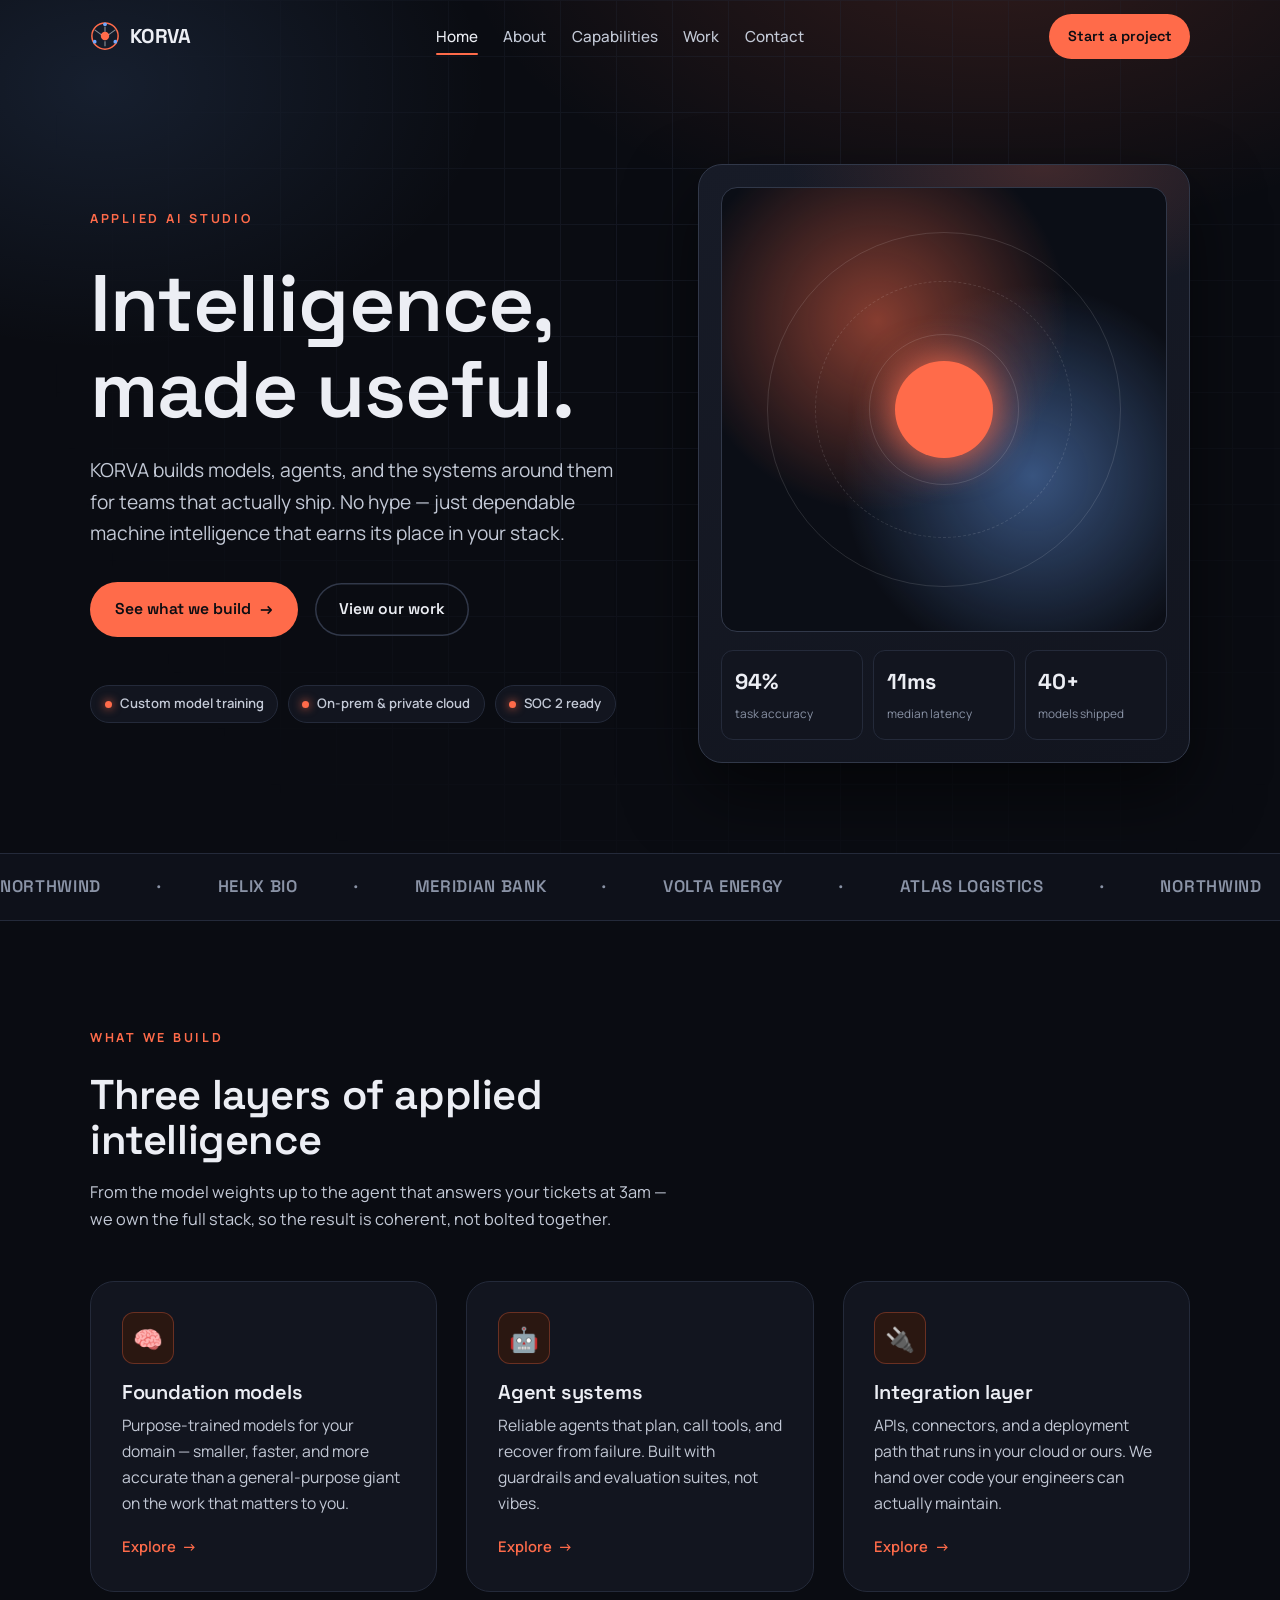
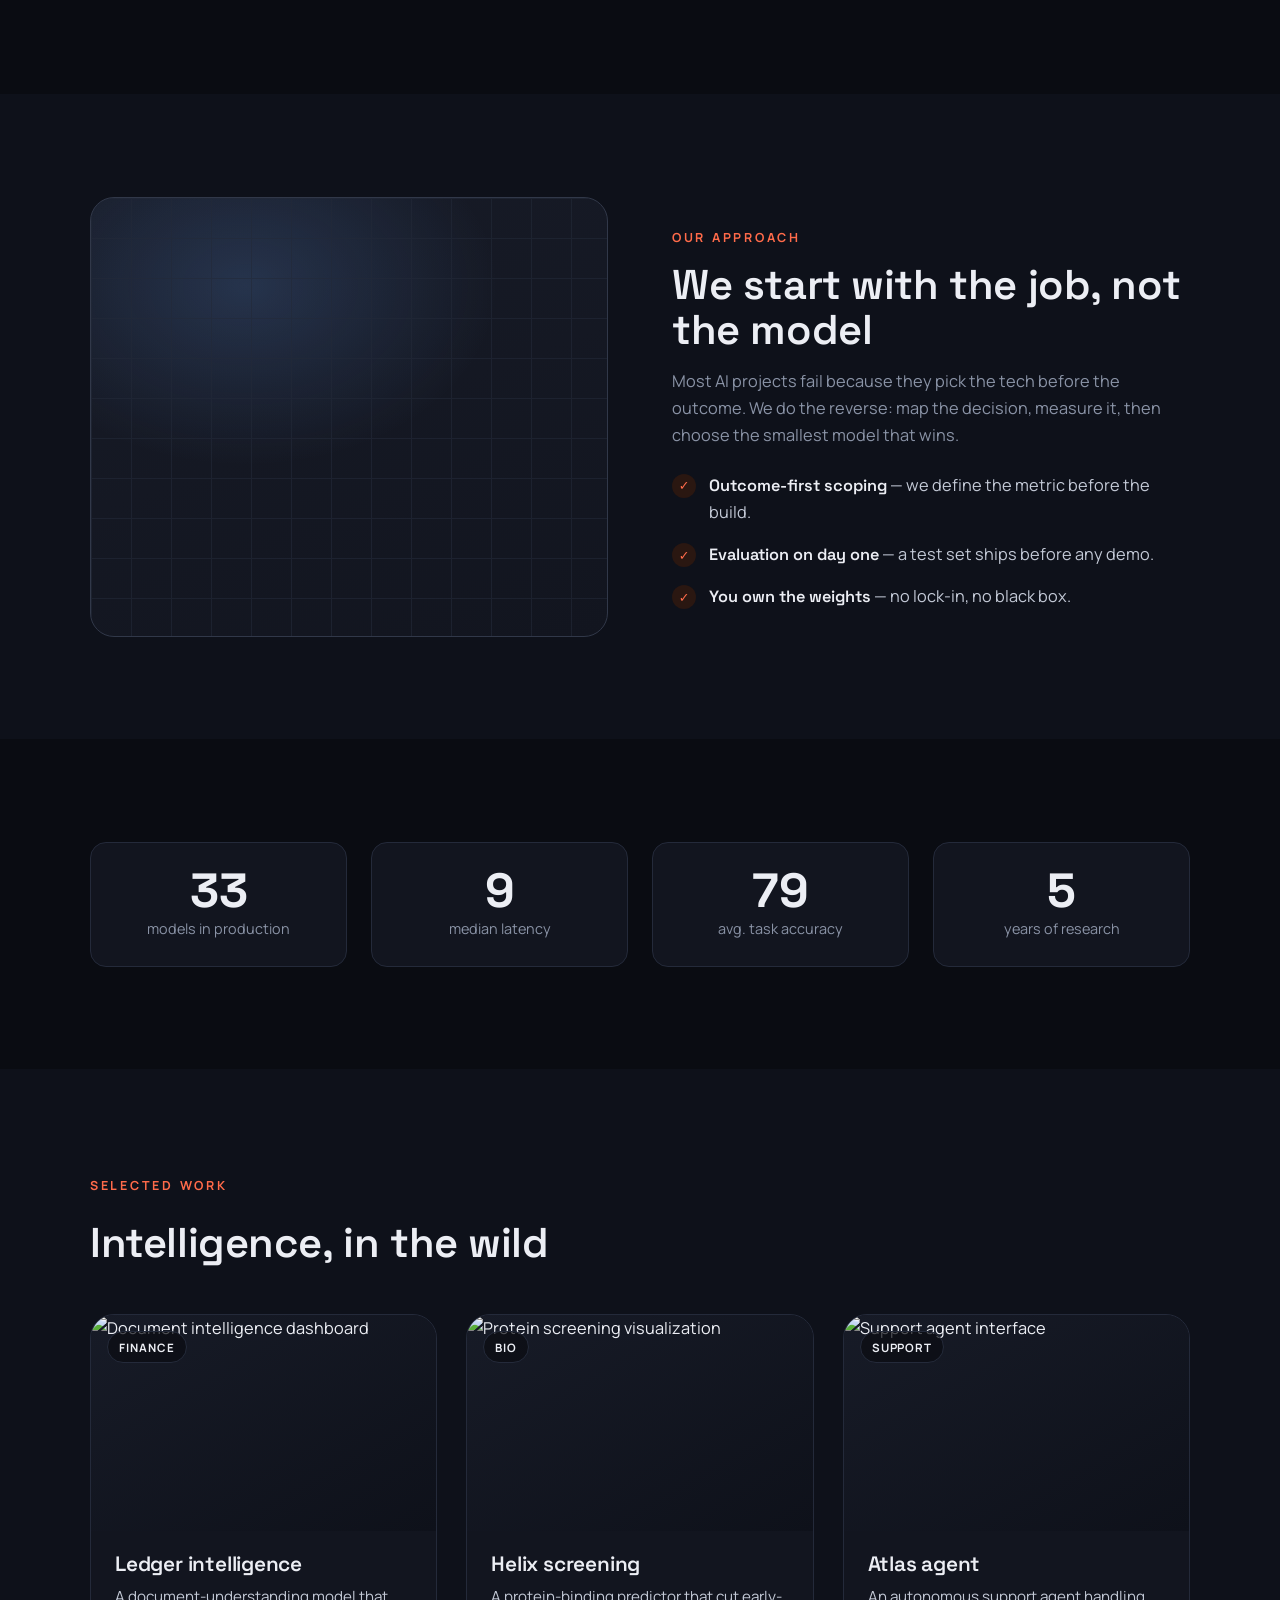
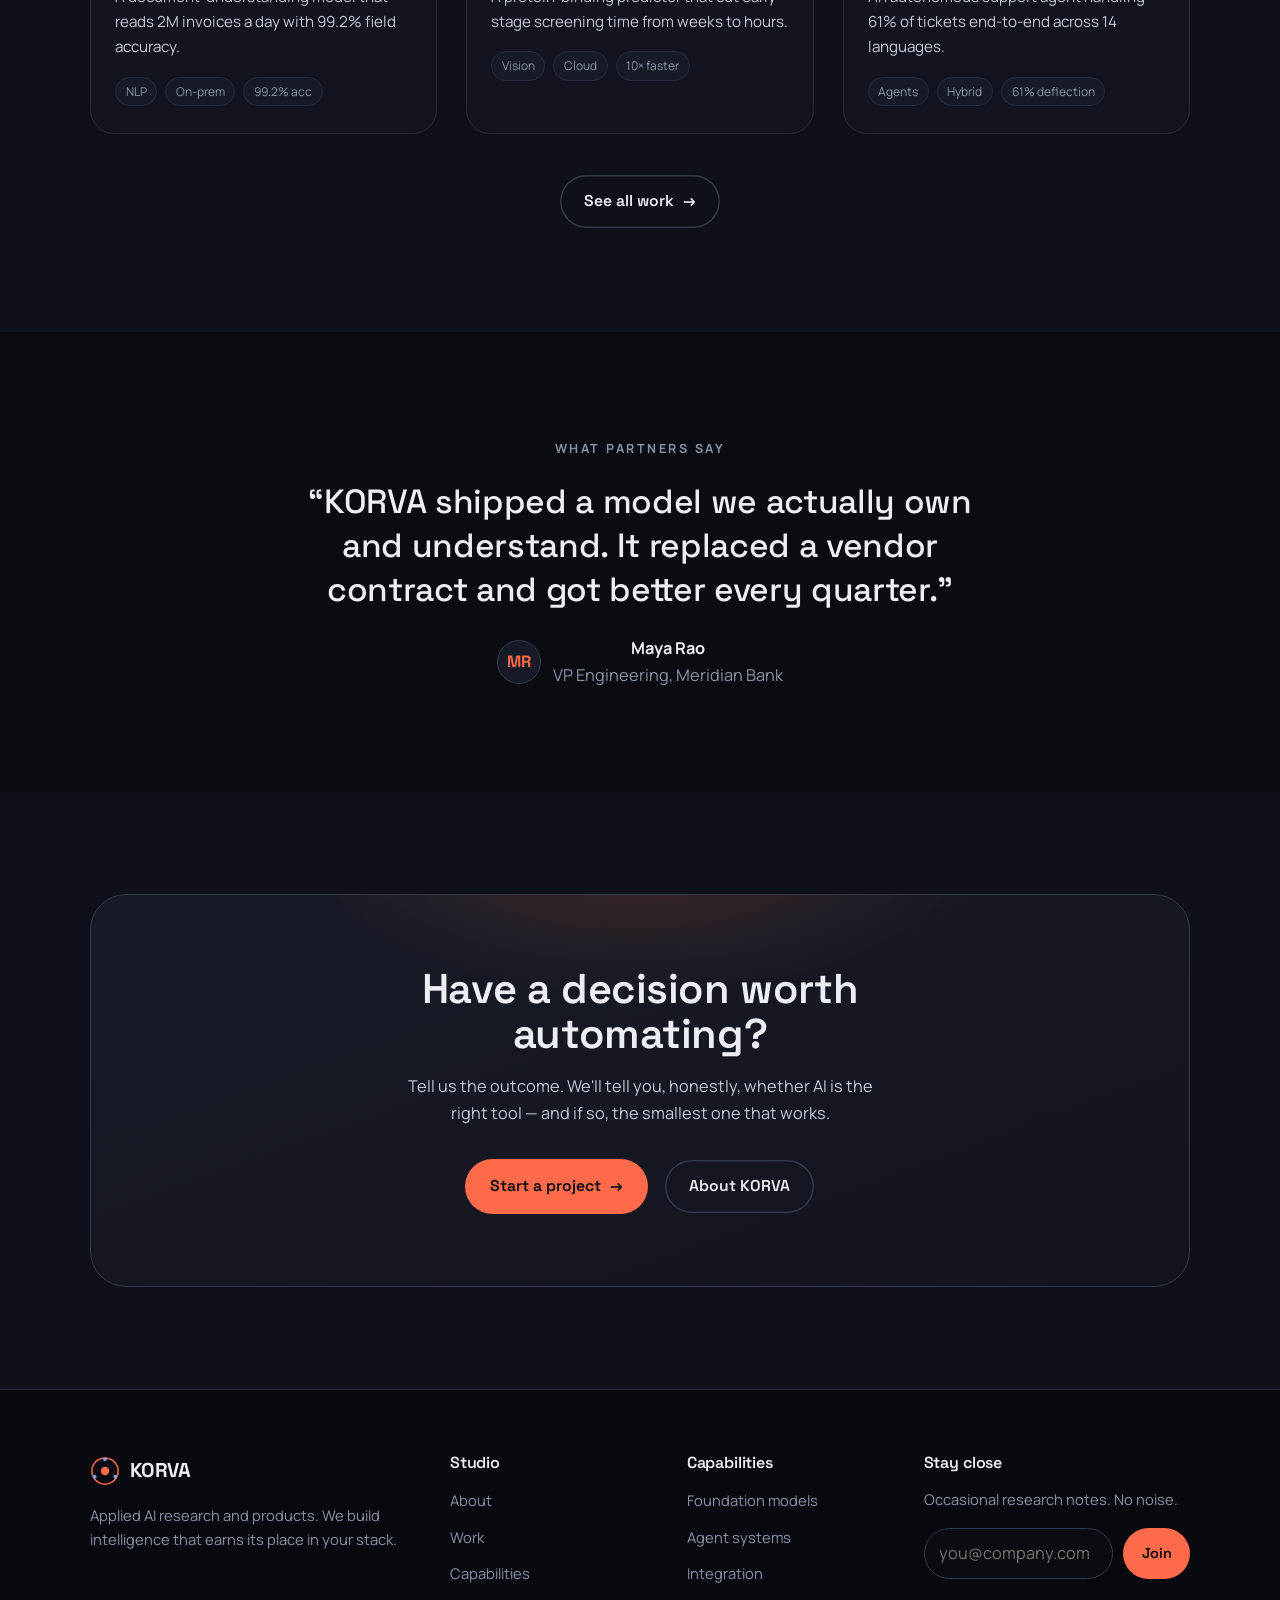
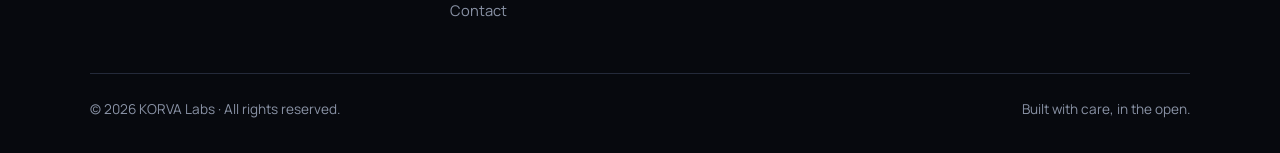
==== index.html @ 46dc5cfe "Initial redesign: Ai Studio Version: v1.0.0 Folder: ai-studio-html-template" ====
<!DOCTYPE html>
<html lang="en">
<head>
  <meta charset="UTF-8" />
  <meta name="viewport" content="width=device-width, initial-scale=1.0" />
  <title>KORVA — Intelligence, made useful</title>
  <meta name="description" content="KORVA is an AI research and product studio building applied intelligence for teams that ship. Models, agents, and the systems to run them." />
  <link rel="preconnect" href="https://fonts.googleapis.com" />
  <link rel="preconnect" href="https://fonts.gstatic.com" crossorigin />
  <link href="https://fonts.googleapis.com/css2?family=Space+Grotesk:wght@400;500;600;700&family=Manrope:wght@400;500;600;700&display=swap" rel="stylesheet" />
  <link rel="stylesheet" href="assets/css/base.css" />
</head>
<body>
  <header class="nav light">
    <div class="container inner">
      <a href="index.html" class="brand">
        <svg class="mark" viewBox="0 0 32 32" aria-hidden="true">
          <circle cx="16" cy="16" r="14" fill="none" stroke="#FF6B4A" stroke-width="1.6"/>
          <circle cx="16" cy="16" r="4.5" fill="#FF6B4A"/>
          <circle cx="16" cy="3.5" r="2" fill="#6FA8FF"/>
          <circle cx="27" cy="22" r="2" fill="#6FA8FF"/>
          <circle cx="5" cy="22" r="2" fill="#6FA8FF"/>
          <path d="M16 11.5V6 M16 21.5v5.5 M12 14.5l-7-5 M20 14.5l7-5" stroke="#fff" stroke-width="1.2" opacity=".5"/>
        </svg>
        KORVA
      </a>
      <nav class="navlinks" id="menu">
        <a href="index.html" class="navlink active">Home</a>
        <a href="about.html" class="navlink">About</a>
        <a href="service.html" class="navlink">Capabilities</a>
        <a href="project.html" class="navlink">Work</a>
        <a href="contact.html" class="navlink">Contact</a>
      </nav>
      <div class="nav-cta">
        <a href="contact.html" class="btn sm">Start a project</a>
        <button class="burger" aria-label="Menu" aria-expanded="false"><span></span><span></span><span></span></button>
      </div>
    </div>
  </header>

  <section class="hero">
    <div class="container split" style="align-items:center">
      <div>
        <span class="kicker reveal">Applied AI studio</span>
        <h1 class="display reveal d1">Intelligence,<br/>made useful.</h1>
        <p class="lead reveal d2">KORVA builds models, agents, and the systems around them for teams that actually ship. No hype — just dependable machine intelligence that earns its place in your stack.</p>
        <div class="actions reveal d3">
          <a href="service.html" class="btn">See what we build <span class="arrow">→</span></a>
          <a href="project.html" class="btn ghost">View our work</a>
        </div>
        <div class="badges reveal d4">
          <span class="chip dot">Custom model training</span>
          <span class="chip dot">On-prem &amp; private cloud</span>
          <span class="chip dot">SOC 2 ready</span>
        </div>
      </div>
      <div class="reveal d2">
        <div class="hero-panel">
          <div class="scan"></div>
          <div class="orb">
            <div class="ring r1"></div>
            <div class="ring r2"></div>
            <div class="ring r3"></div>
            <div class="core"></div>
          </div>
          <div class="panel-row">
            <div class="stat"><b>94%</b><span>task accuracy</span></div>
            <div class="stat"><b>11ms</b><span>median latency</span></div>
            <div class="stat"><b>40+</b><span>models shipped</span></div>
          </div>
        </div>
      </div>
    </div>
  </section>

  <div class="marquee">
    <div class="track">
      <span class="item">NORTHWIND</span><span class="item">·</span><span class="item">HELIX BIO</span><span class="item">·</span>
      <span class="item">MERIDIAN BANK</span><span class="item">·</span><span class="item">VOLTA ENERGY</span><span class="item">·</span>
      <span class="item">ATLAS LOGISTICS</span><span class="item">·</span>
      <span class="item">NORTHWIND</span><span class="item">·</span><span class="item">HELIX BIO</span><span class="item">·</span>
      <span class="item">MERIDIAN BANK</span><span class="item">·</span><span class="item">VOLTA ENERGY</span><span class="item">·</span>
      <span class="item">ATLAS LOGISTICS</span><span class="item">·</span>
    </div>
  </div>

  <section class="section">
    <div class="container">
      <div class="shead reveal">
        <span class="kicker">What we build</span>
        <h2>Three layers of applied intelligence</h2>
        <p>From the model weights up to the agent that answers your tickets at 3am — we own the full stack, so the result is coherent, not bolted together.</p>
      </div>
      <div class="grid cols-3">
        <article class="card reveal">
          <div class="ic">🧠</div>
          <h3>Foundation models</h3>
          <p>Purpose-trained models for your domain — smaller, faster, and more accurate than a general-purpose giant on the work that matters to you.</p>
          <a href="service.html" class="more">Explore <span class="arrow">→</span></a>
        </article>
        <article class="card reveal d1">
          <div class="ic">🤖</div>
          <h3>Agent systems</h3>
          <p>Reliable agents that plan, call tools, and recover from failure. Built with guardrails and evaluation suites, not vibes.</p>
          <a href="service.html" class="more">Explore <span class="arrow">→</span></a>
        </article>
        <article class="card reveal d2">
          <div class="ic">🔌</div>
          <h3>Integration layer</h3>
          <p>APIs, connectors, and a deployment path that runs in your cloud or ours. We hand over code your engineers can actually maintain.</p>
          <a href="service.html" class="more">Explore <span class="arrow">→</span></a>
        </article>
      </div>
    </div>
  </section>

  <section class="section alt">
    <div class="container">
      <div class="feature">
        <div class="visual reveal"><div class="grid-fill"></div></div>
        <div class="reveal d1">
          <span class="kicker">Our approach</span>
          <h2>We start with the job, not the model</h2>
          <p class="muted" style="margin-top:1rem">Most AI projects fail because they pick the tech before the outcome. We do the reverse: map the decision, measure it, then choose the smallest model that wins.</p>
          <ul class="flist">
            <li><span class="tick">✓</span><div><span class="flabel">Outcome-first scoping</span> — we define the metric before the build.</div></li>
            <li><span class="tick">✓</span><div><span class="flabel">Evaluation on day one</span> — a test set ships before any demo.</div></li>
            <li><span class="tick">✓</span><div><span class="flabel">You own the weights</span> — no lock-in, no black box.</div></li>
          </ul>
        </div>
      </div>
    </div>
  </section>

  <section class="section">
    <div class="container">
      <div class="stats reveal">
        <div class="stat-big"><b data-count="40">0</b><span>models in production</span></div>
        <div class="stat-big"><b data-count="11" data-suffix="ms">0</b><span>median latency</span></div>
        <div class="stat-big"><b data-count="94" data-suffix="%">0</b><span>avg. task accuracy</span></div>
        <div class="stat-big"><b data-count="6">0</b><span>years of research</span></div>
      </div>
    </div>
  </section>

  <section class="section alt">
    <div class="container">
      <div class="shead reveal">
        <span class="kicker">Selected work</span>
        <h2>Intelligence, in the wild</h2>
      </div>
      <div class="grid cols-3">
        <article class="project-card reveal">
          <div class="thumb"><span class="tag">Finance</span><img src="https://picsum.photos/seed/korva-fin/700/440" alt="Document intelligence dashboard" loading="lazy"/></div>
          <div class="body"><h3>Ledger intelligence</h3><p>A document-understanding model that reads 2M invoices a day with 99.2% field accuracy.</p>
            <div class="meta"><span>NLP</span><span>On-prem</span><span>99.2% acc</span></div></div>
        </article>
        <article class="project-card reveal d1">
          <div class="thumb"><span class="tag">Bio</span><img src="https://picsum.photos/seed/korva-bio/700/440" alt="Protein screening visualization" loading="lazy"/></div>
          <div class="body"><h3>Helix screening</h3><p>A protein-binding predictor that cut early-stage screening time from weeks to hours.</p>
            <div class="meta"><span>Vision</span><span>Cloud</span><span>10× faster</span></div></div>
        </article>
        <article class="project-card reveal d2">
          <div class="thumb"><span class="tag">Support</span><img src="https://picsum.photos/seed/korva-sup/700/440" alt="Support agent interface" loading="lazy"/></div>
          <div class="body"><h3>Atlas agent</h3><p>An autonomous support agent handling 61% of tickets end-to-end across 14 languages.</p>
            <div class="meta"><span>Agents</span><span>Hybrid</span><span>61% deflection</span></div></div>
        </article>
      </div>
      <div class="center reveal" style="margin-top:2.5rem"><a href="project.html" class="btn ghost">See all work <span class="arrow">→</span></a></div>
    </div>
  </section>

  <section class="section">
    <div class="container">
      <div class="quote reveal">
        <span class="eyebrow">What partners say</span>
        <blockquote style="margin-top:1.2rem">“KORVA shipped a model we actually own and understand. It replaced a vendor contract and got better every quarter.”</blockquote>
        <div class="by"><span class="av">MR</span><div><b>Maya Rao</b><span class="muted">VP Engineering, Meridian Bank</span></div></div>
      </div>
    </div>
  </section>

  <section class="section alt">
    <div class="container"><div class="cta reveal">
      <h2>Have a decision worth automating?</h2>
      <p>Tell us the outcome. We'll tell you, honestly, whether AI is the right tool — and if so, the smallest one that works.</p>
      <div class="actions"><a href="contact.html" class="btn">Start a project <span class="arrow">→</span></a><a href="about.html" class="btn ghost">About KORVA</a></div>
    </div></div>
  </section>

  <footer class="footer">
    <div class="container">
      <div class="top">
        <div>
          <a href="index.html" class="brand">
            <svg class="mark" viewBox="0 0 32 32" aria-hidden="true"><circle cx="16" cy="16" r="14" fill="none" stroke="#FF6B4A" stroke-width="1.6"/><circle cx="16" cy="16" r="4.5" fill="#FF6B4A"/><circle cx="16" cy="3.5" r="2" fill="#6FA8FF"/><circle cx="27" cy="22" r="2" fill="#6FA8FF"/><circle cx="5" cy="22" r="2" fill="#6FA8FF"/></svg>
            KORVA
          </a>
          <p>Applied AI research and products. We build intelligence that earns its place in your stack.</p>
        </div>
        <div><h4>Studio</h4><ul><li><a href="about.html">About</a></li><li><a href="project.html">Work</a></li><li><a href="service.html">Capabilities</a></li><li><a href="contact.html">Contact</a></li></ul></div>
        <div><h4>Capabilities</h4><ul><li><a href="service.html">Foundation models</a></li><li><a href="service.html">Agent systems</a></li><li><a href="service.html">Integration</a></li></ul></div>
        <div><h4>Stay close</h4><p>Occasional research notes. No noise.</p>
          <form class="news" onsubmit="return false"><input type="email" placeholder="you@company.com" aria-label="Email" required /><button class="btn sm" type="submit">Join</button></form>
        </div>
      </div>
      <div class="bottom"><span>© <span data-year>2026</span> KORVA Labs · All rights reserved.</span><span>Built with care, in the open.</span></div>
    </div>
  </footer>
  <script src="assets/js/main.js"></script>
</body>
</html>
---- assets/css/base.css ----
/* =============================================================
   KORVA — Artificial Intelligence Studio
   Design System / Base Stylesheet
   Dark "research lab" aesthetic · coral signal accent
   Pure CSS · no frameworks · tokens drive everything
   ============================================================= */

/* ---------- Design Tokens ---------- */
:root {
  /* Brand palette — dark lab */
  --bg:           #0A0C12;   /* near-black, faint blue */
  --bg-alt:       #0E111A;   /* panel wash */
  --surface:      #12151F;   /* cards */
  --surface-2:    #171B27;   /* raised cards */
  --ink:          #ECEEF4;   /* near-white text */
  --ink-soft:     #C3C9D6;
  --muted:        #8A93A6;
  --line:         #242A3A;
  --line-strong:  #313849;

  --primary:      #FF6B4A;   /* coral signal */
  --primary-600:  #FF5331;
  --primary-700:  #E23E20;
  --primary-tint: #2A1711;   /* dark coral tint */
  --secondary:    #6FA8FF;   /* cool accent, used sparingly */

  /* Neutral ramp (cool slate) */
  --n-50:  #F4F6FA;
  --n-100: #E6EAF2;
  --n-200: #CFD6E4;
  --n-300: #A7B1C6;
  --n-400: #8A93A6;
  --n-500: #6B7589;
  --n-600: #525C70;
  --n-700: #3A4154;
  --n-800: #262C3C;
  --n-900: #161A26;

  /* Typography */
  --font-display: "Space Grotesk", "Segoe UI", system-ui, sans-serif;
  --font-body:    "Manrope", system-ui, -apple-system, sans-serif;

  /* Type scale */
  --fs-display: clamp(2.7rem, 6.4vw, 5rem);
  --fs-h1:      clamp(2.1rem, 4.6vw, 3.3rem);
  --fs-h2:      clamp(1.8rem, 3.3vw, 2.6rem);
  --fs-h3:      clamp(1.3rem, 2.2vw, 1.7rem);
  --fs-h4:      1.15rem;
  --fs-lead:    clamp(1.05rem, 1.5vw, 1.28rem);
  --fs-body:    1.02rem;
  --fs-small:   0.9rem;
  --fs-cap:     0.78rem;

  /* Radius */
  --r-xs: 8px;
  --r-sm: 12px;
  --r:    16px;
  --r-lg: 24px;
  --r-xl: 36px;
  --r-pill: 999px;

  /* Spacing */
  --sp-1: 0.5rem;
  --sp-2: 0.75rem;
  --sp-3: 1rem;
  --sp-4: 1.5rem;
  --sp-5: 2.5rem;
  --sp-6: 4rem;
  --sp-7: 6rem;

  /* Shadow */
  --shadow-sm: 0 2px 8px rgba(0,0,0,.35);
  --shadow:    0 14px 40px rgba(0,0,0,.45);
  --shadow-lg: 0 30px 70px rgba(0,0,0,.55);
  --glow:      0 0 0 1px rgba(255,107,74,.25), 0 18px 50px rgba(255,107,74,.18);

  /* Motion */
  --ease: cubic-bezier(.22,.61,.36,1);
  --ease-out: cubic-bezier(.16,1,.3,1);
  --dur: 0.6s;

  --container: 1180px;
  --nav-h: 74px;
}

/* ---------- Reset ---------- */
*, *::before, *::after { box-sizing: border-box; }
* { margin: 0; }
html { scroll-behavior: smooth; -webkit-text-size-adjust: 100%; }
body {
  font-family: var(--font-body);
  font-size: var(--fs-body);
  line-height: 1.65;
  color: var(--ink);
  background: var(--bg);
  -webkit-font-smoothing: antialiased;
  text-rendering: optimizeLegibility;
  overflow-x: hidden;
}
img, svg, video { display: block; max-width: 100%; }
a { color: inherit; text-decoration: none; }
button { font: inherit; cursor: pointer; }
ul { list-style: none; padding: 0; }
input, textarea, select { font: inherit; color: inherit; }
h1,h2,h3,h4 { font-family: var(--font-display); font-weight: 600; line-height: 1.08; letter-spacing: -0.01em; }
:focus-visible { outline: 2px solid var(--primary); outline-offset: 3px; border-radius: 4px; }

/* ---------- Layout ---------- */
.container { width: 100%; max-width: var(--container); margin-inline: auto; padding-inline: clamp(1.1rem, 4vw, 2.5rem); }
.section { padding-block: clamp(3.5rem, 8vw, 6.5rem); }
.section.alt { background: var(--bg-alt); }
.split { display: grid; grid-template-columns: 1.05fr .95fr; gap: clamp(2rem, 5vw, 4rem); align-items: center; }
.split.rev > :first-child { order: 2; }
.center { text-align: center; }
.grid { display: grid; gap: clamp(1.2rem, 2.6vw, 1.8rem); }
.cols-3 { grid-template-columns: repeat(3, 1fr); }
.cols-2 { grid-template-columns: repeat(2, 1fr); }

/* ---------- Typography helpers ---------- */
.display { font-size: var(--fs-display); }
h1 { font-size: var(--fs-h1); }
h2 { font-size: var(--fs-h2); }
h3 { font-size: var(--fs-h3); }
.lead { font-size: var(--fs-lead); color: var(--ink-soft); }
.muted { color: var(--muted); }
.kicker {
  display: inline-block; font-family: var(--font-body);
  font-size: var(--fs-cap); font-weight: 700; letter-spacing: .22em;
  text-transform: uppercase; color: var(--primary);
  margin-bottom: .9rem;
}
.kicker.muted { color: var(--muted); }
.prose p { color: var(--ink-soft); margin-block: 1rem; }
.eyebrow {
  font-size: var(--fs-cap); letter-spacing: .2em; text-transform: uppercase;
  color: var(--muted); font-weight: 700;
}

/* ---------- Buttons ---------- */
.btn {
  --fg-btn: #0A0C12;
  display: inline-flex; align-items: center; gap: .55rem;
  font-family: var(--font-display); font-weight: 600; font-size: .98rem;
  padding: .85rem 1.5rem; border-radius: var(--r-pill);
  border: 1px solid transparent; background: var(--primary); color: #0A0C12;
  transition: transform .25s var(--ease), box-shadow .25s var(--ease), background .25s;
  will-change: transform;
}
.btn:hover { transform: translateY(-2px); box-shadow: var(--glow); background: var(--primary-600); }
.btn.ghost {
  background: transparent; color: var(--ink);
  box-shadow: inset 0 0 0 1.5px var(--line-strong);
}
.btn.ghost:hover { background: var(--surface-2); box-shadow: inset 0 0 0 1.5px var(--primary); }
.btn.light { background: var(--ink); color: #0A0C12; }
.btn.light:hover { background: #fff; }
.btn.sm { padding: .6rem 1.1rem; font-size: .9rem; }
.btn.block { width: 100%; justify-content: center; }
.btn .arrow { transition: transform .25s var(--ease); }
.btn:hover .arrow { transform: translateX(4px); }

/* ---------- Nav ---------- */
.nav {
  position: fixed; inset: 0 0 auto 0; z-index: 50; height: var(--nav-h);
  display: flex; align-items: center;
  background: rgba(14,17,26,.72); backdrop-filter: blur(14px);
  border-bottom: 1px solid var(--line);
  transition: background .3s var(--ease), border-color .3s, box-shadow .3s;
}
.nav.light {
  background: transparent; border-color: transparent; backdrop-filter: none;
}
.nav.scrolled {
  background: rgba(10,12,18,.92); border-bottom-color: var(--line);
  box-shadow: var(--shadow-sm);
}
.nav .inner { display: flex; align-items: center; justify-content: space-between; gap: 1rem; width: 100%; }
.brand {
  display: inline-flex; align-items: center; gap: .6rem;
  font-family: var(--font-display); font-weight: 700; font-size: 1.25rem;
  letter-spacing: -.02em; color: var(--ink);
}
.brand .mark { width: 30px; height: 30px; }
.navlinks { display: flex; gap: clamp(1rem, 2vw, 1.9rem); align-items: center; }
.navlink {
  font-size: .95rem; font-weight: 500; color: var(--ink-soft);
  position: relative; padding-block: .4rem; transition: color .2s;
}
.navlink:hover { color: var(--ink); }
.navlink.active { color: var(--ink); }
.navlink.active::after {
  content: ""; position: absolute; left: 0; right: 0; bottom: 0;
  height: 2px; background: var(--primary); border-radius: 2px;
}
.nav-cta { display: flex; align-items: center; gap: 1rem; }
.burger {
  display: none; flex-direction: column; gap: 5px; width: 42px; height: 42px;
  align-items: center; justify-content: center; border-radius: 10px;
  background: var(--surface-2); border: 1px solid var(--line);
}
.burger span { width: 20px; height: 2px; background: var(--ink); border-radius: 2px; transition: .3s var(--ease); }
.burger[aria-expanded="true"] span:nth-child(1) { transform: translateY(7px) rotate(45deg); }
.burger[aria-expanded="true"] span:nth-child(2) { opacity: 0; }
.burger[aria-expanded="true"] span:nth-child(3) { transform: translateY(-7px) rotate(-45deg); }

/* ---------- Hero ---------- */
.hero {
  position: relative; padding-top: calc(var(--nav-h) + clamp(3rem, 7vw, 6rem));
  padding-bottom: clamp(3rem, 7vw, 6rem); overflow: hidden;
  background:
    radial-gradient(900px 500px at 78% -8%, rgba(255,107,74,.16), transparent 60%),
    radial-gradient(700px 480px at 8% 10%, rgba(111,168,255,.12), transparent 55%),
    var(--bg);
}
.hero::before {
  content: ""; position: absolute; inset: 0;
  background-image:
    linear-gradient(var(--line) 1px, transparent 1px),
    linear-gradient(90deg, var(--line) 1px, transparent 1px);
  background-size: 56px 56px;
  -webkit-mask-image: radial-gradient(circle at 60% 30%, #000, transparent 75%);
          mask-image: radial-gradient(circle at 60% 30%, #000, transparent 75%);
  opacity: .5; pointer-events: none;
}
.hero .container { position: relative; z-index: 1; }
.hero h1 { margin-top: 1rem; max-width: 16ch; }
.hero .lead { margin-top: 1.4rem; max-width: 52ch; }
.hero .actions { display: flex; flex-wrap: wrap; gap: 1rem; margin-top: 2rem; }
.hero .badges { margin-top: clamp(2rem, 4vw, 3rem); display: flex; flex-wrap: wrap; gap: .6rem; }
.chip {
  display: inline-flex; align-items: center; gap: .5rem;
  font-size: .82rem; font-weight: 600; color: var(--ink-soft);
  padding: .45rem .85rem; border-radius: var(--r-pill);
  background: var(--surface); border: 1px solid var(--line);
}
.chip.dot::before { content: ""; width: 7px; height: 7px; border-radius: 50%; background: var(--primary); box-shadow: 0 0 10px var(--primary); }

/* hero visual panel */
.hero-panel {
  position: relative; border-radius: var(--r-lg); padding: 1.4rem;
  background: linear-gradient(160deg, var(--surface-2), var(--surface));
  border: 1px solid var(--line-strong); box-shadow: var(--shadow-lg);
  overflow: hidden;
}
.hero-panel .scan {
  position: absolute; inset: 0;
  background: radial-gradient(420px 220px at 70% 0%, rgba(255,107,74,.18), transparent 60%);
}
.orb {
  position: relative; width: 100%; aspect-ratio: 1/1; border-radius: var(--r);
  background:
    radial-gradient(circle at 35% 30%, rgba(255,107,74,.5), transparent 45%),
    radial-gradient(circle at 70% 65%, rgba(111,168,255,.45), transparent 45%),
    #0B0E16;
  border: 1px solid var(--line-strong);
  display: grid; place-items: center; overflow: hidden;
}
.orb .ring {
  position: absolute; border-radius: 50%; border: 1px solid rgba(255,255,255,.12);
}
.orb .ring.r1 { width: 80%; height: 80%; animation: spin 18s linear infinite; }
.orb .ring.r2 { width: 58%; height: 58%; border-style: dashed; animation: spin 12s linear infinite reverse; }
.orb .ring.r3 { width: 34%; height: 34%; }
.orb .core { width: 22%; height: 22%; border-radius: 50%; background: var(--primary); box-shadow: 0 0 40px var(--primary); animation: pulse 3.2s var(--ease) infinite; }
@keyframes spin { to { transform: rotate(360deg); } }
@keyframes pulse { 50% { transform: scale(1.12); opacity: .85; } }
.panel-row {
  position: relative; margin-top: 1.1rem; display: flex; gap: .6rem; flex-wrap: wrap;
}
.panel-row .stat {
  flex: 1; min-width: 90px; padding: .8rem; border-radius: var(--r-sm);
  background: var(--surface); border: 1px solid var(--line);
}
.panel-row .stat b { font-family: var(--font-display); font-size: 1.35rem; color: var(--ink); display: block; }
.panel-row .stat span { font-size: .74rem; color: var(--muted); }

/* ---------- Marquee ---------- */
.marquee { border-block: 1px solid var(--line); background: var(--bg-alt); overflow: hidden; padding-block: 1.2rem; }
.marquee .track { display: flex; gap: 3.5rem; width: max-content; animation: slide 32s linear infinite; }
.marquee .item { font-family: var(--font-display); font-weight: 600; font-size: 1.05rem; color: var(--muted); letter-spacing: .04em; white-space: nowrap; }
@keyframes slide { to { transform: translateX(-50%); } }

/* ---------- Cards ---------- */
.card {
  background: var(--surface); border: 1px solid var(--line);
  border-radius: var(--r-lg); padding: clamp(1.5rem, 2.4vw, 2rem);
  transition: transform .35s var(--ease), border-color .35s, box-shadow .35s;
}
.card:hover { transform: translateY(-4px); border-color: var(--line-strong); box-shadow: var(--shadow); }
.card .ic {
  width: 52px; height: 52px; border-radius: var(--r-sm);
  display: grid; place-items: center; font-size: 1.5rem;
  background: var(--primary-tint); border: 1px solid rgba(255,107,74,.3); margin-bottom: 1.1rem;
}
.card h3 { margin-bottom: .6rem; font-size: var(--fs-h4) ; font-size: 1.25rem; }
.card p { color: var(--ink-soft); font-size: .98rem; }
.card .more { margin-top: 1.1rem; display: inline-flex; align-items: center; gap: .4rem; color: var(--primary); font-weight: 600; font-size: .92rem; }
.card .more .arrow { transition: transform .25s var(--ease); }
.card:hover .more .arrow { transform: translateX(4px); }

/* ---------- Section header ---------- */
.shead { max-width: 60ch; margin-bottom: clamp(2rem, 4vw, 3rem); }
.shead.center { margin-inline: auto; }
.shead h2 { margin-top: .6rem; }
.shead p { margin-top: 1rem; color: var(--ink-soft); }

/* ---------- Feature (zig-zag) ---------- */
.feature { display: grid; grid-template-columns: 1fr 1fr; gap: clamp(2rem, 5vw, 4rem); align-items: center; }
.feature + .feature { margin-top: clamp(3rem, 6vw, 5rem); }
.feature .visual {
  border-radius: var(--r-lg); aspect-ratio: 4/3.4; position: relative; overflow: hidden;
  background:
    radial-gradient(420px 300px at 30% 20%, rgba(111,168,255,.18), transparent 60%),
    linear-gradient(160deg, var(--surface-2), var(--surface));
  border: 1px solid var(--line-strong);
}
.feature .visual .grid-fill {
  position: absolute; inset: 0;
  background-image:
    linear-gradient(var(--line) 1px, transparent 1px),
    linear-gradient(90deg, var(--line) 1px, transparent 1px);
  background-size: 40px 40px; opacity: .6;
}
.flist { margin-top: 1.4rem; display: grid; gap: .9rem; }
.flist li { display: flex; gap: .8rem; align-items: flex-start; color: var(--ink-soft); }
.flist .tick {
  flex: none; width: 24px; height: 24px; border-radius: 50%; display: grid; place-items: center;
  background: var(--primary-tint); color: var(--primary); font-size: .8rem; font-weight: 700; margin-top: .15rem;
}
.flabel { font-family: var(--font-display); color: var(--ink); font-weight: 600; }

/* ---------- Steps ---------- */
.steps { counter-reset: step; display: grid; gap: 1.2rem; }
.step { position: relative; padding: 1.6rem 1.6rem 1.6rem 4.6rem; border-radius: var(--r); background: var(--surface); border: 1px solid var(--line); }
.step::before {
  counter-increment: step; content: "0" counter(step);
  position: absolute; left: 1.3rem; top: 1.4rem; font-family: var(--font-display);
  font-weight: 700; font-size: 1.3rem; color: var(--primary);
}
.step h3 { font-size: 1.15rem; margin-bottom: .4rem; }
.step p { color: var(--ink-soft); font-size: .95rem; }

/* ---------- Stats band ---------- */
.stats { display: grid; grid-template-columns: repeat(4, 1fr); gap: 1.5rem; }
.stat-big { text-align: center; padding: 1.5rem; border-radius: var(--r); background: var(--surface); border: 1px solid var(--line); }
.stat-big b { font-family: var(--font-display); font-size: clamp(2rem, 4vw, 3rem); color: var(--ink); display: block; line-height: 1; }
.stat-big span { color: var(--muted); font-size: .9rem; }

/* ---------- Projects ---------- */
.project-card {
  border-radius: var(--r-lg); overflow: hidden; background: var(--surface);
  border: 1px solid var(--line); transition: transform .35s var(--ease), border-color .35s, box-shadow .35s;
}
.project-card:hover { transform: translateY(-4px); border-color: var(--line-strong); box-shadow: var(--shadow); }
.project-card .thumb { aspect-ratio: 16/10; position: relative; overflow: hidden; background: linear-gradient(150deg, var(--surface-2), var(--bg-alt)); }
.project-card .thumb img { width: 100%; height: 100%; object-fit: cover; }
.project-card .thumb .tag { position: absolute; top: 1rem; left: 1rem; font-size: .72rem; font-weight: 700; letter-spacing: .08em; text-transform: uppercase; color: var(--ink); background: rgba(10,12,18,.7); padding: .35rem .7rem; border-radius: var(--r-pill); border: 1px solid var(--line); }
.project-card .body { padding: 1.4rem 1.5rem 1.7rem; }
.project-card h3 { font-size: 1.3rem; margin-bottom: .5rem; }
.project-card p { color: var(--ink-soft); font-size: .95rem; }
.project-card .meta { margin-top: 1.1rem; display: flex; gap: .5rem; flex-wrap: wrap; }
.project-card .meta span { font-size: .75rem; color: var(--muted); padding: .25rem .6rem; border-radius: var(--r-pill); background: var(--surface-2); border: 1px solid var(--line); }

/* ---------- Quote / testimonial ---------- */
.quote { max-width: 70ch; margin-inline: auto; text-align: center; }
.quote blockquote { font-family: var(--font-display); font-weight: 500; font-size: clamp(1.4rem, 3vw, 2.1rem); line-height: 1.3; letter-spacing: -.01em; }
.quote .by { margin-top: 1.5rem; display: inline-flex; align-items: center; gap: .8rem; color: var(--ink-soft); }
.quote .by .av { width: 44px; height: 44px; border-radius: 50%; background: var(--surface-2); border: 1px solid var(--line-strong); display: grid; place-items: center; font-family: var(--font-display); font-weight: 700; color: var(--primary); }
.quote .by b { color: var(--ink); display: block; font-family: var(--font-body); }

/* ---------- CTA ---------- */
.cta {
  border-radius: var(--r-xl); padding: clamp(2.5rem, 6vw, 4.5rem); text-align: center;
  background:
    radial-gradient(600px 300px at 50% -20%, rgba(255,107,74,.22), transparent 60%),
    linear-gradient(160deg, var(--surface-2), var(--surface));
  border: 1px solid var(--line-strong); position: relative; overflow: hidden;
}
.cta h2 { max-width: 18ch; margin-inline: auto; }
.cta p { color: var(--ink-soft); margin-top: 1rem; max-width: 50ch; margin-inline: auto; }
.cta .actions { display: flex; gap: 1rem; justify-content: center; flex-wrap: wrap; margin-top: 2rem; }

/* ---------- Page hero (inner) ---------- */
.page-hero { padding-top: calc(var(--nav-h) + clamp(2.5rem, 5vw, 4rem)); padding-bottom: clamp(2rem, 4vw, 3rem); background: var(--bg-alt); border-bottom: 1px solid var(--line); }
.breadcrumb { font-size: .85rem; color: var(--muted); display: flex; gap: .5rem; align-items: center; margin-bottom: 1rem; }
.breadcrumb a:hover { color: var(--primary); }
.breadcrumb .sep { opacity: .5; }
.page-hero h1 { max-width: 18ch; margin-top: .6rem; }
.page-hero .lead { margin-top: 1rem; max-width: 56ch; }

/* ---------- Forms ---------- */
.contact-card { background: var(--surface); border: 1px solid var(--line); border-radius: var(--r-lg); padding: clamp(1.6rem, 3vw, 2.4rem); }
form .field { display: flex; flex-direction: column; gap: .4rem; }
form label { font-size: .85rem; font-weight: 600; color: var(--ink-soft); }
form input, form textarea, form select {
  width: 100%; padding: .85rem 1rem; border-radius: var(--r-sm);
  background: var(--bg); border: 1px solid var(--line-strong); color: var(--ink);
  transition: border-color .2s, box-shadow .2s;
}
form input:focus, form textarea:focus, form select:focus { outline: none; border-color: var(--primary); box-shadow: 0 0 0 3px rgba(255,107,74,.15); }
form textarea { resize: vertical; min-height: 120px; }
.form-row { display: grid; grid-template-columns: 1fr 1fr; gap: 1rem; }
.note { font-size: .9rem; }
.note.ok { color: #6FE0A8; }
.note.err { color: #FF8E7A; }
.info-item { display: flex; gap: 1rem; align-items: flex-start; padding: 1rem 0; border-bottom: 1px solid var(--line); }
.info-item:last-child { border-bottom: 0; }
.info-item .ic { font-size: 1.4rem; }
.info-item b { display: block; font-family: var(--font-display); }
.tlink { color: var(--primary); }
.news { display: flex; gap: .6rem; margin-top: 1rem; }
.news input { flex: 1; padding: .7rem .9rem; border-radius: var(--r-pill); background: var(--bg); border: 1px solid var(--line-strong); }
.news button { flex: none; }

/* ---------- FAQ ---------- */
details.faq { background: var(--surface); border: 1px solid var(--line); border-radius: var(--r); padding: 0 1.3rem; }
details.faq + details.faq { margin-top: 1rem; }
details.faq summary { cursor: pointer; padding: 1.1rem 0; font-family: var(--font-display); font-weight: 600; display: flex; justify-content: space-between; align-items: center; gap: 1rem; list-style: none; }
details.faq summary::-webkit-details-marker { display: none; }
details.faq summary::after { content: "+"; color: var(--primary); font-size: 1.4rem; transition: transform .25s; }
details.faq[open] summary::after { transform: rotate(45deg); }
details.faq .ans { padding-bottom: 1.2rem; color: var(--ink-soft); }

/* ---------- Footer ---------- */
.footer { background: #07090E; border-top: 1px solid var(--line); padding-block: clamp(3rem, 5vw, 4.5rem) 2rem; }
.footer .top { display: grid; grid-template-columns: 1.6fr 1fr 1fr 1.3fr; gap: 2rem; }
.footer h4 { font-size: 1rem; margin-bottom: 1rem; color: var(--ink); }
.footer ul li { margin-bottom: .6rem; }
.footer ul a { color: var(--muted); font-size: .92rem; transition: color .2s; }
.footer ul a:hover { color: var(--primary); }
.footer .brand { margin-bottom: 1rem; }
.footer p { color: var(--muted); font-size: .92rem; }
.footer .bottom { margin-top: 2.5rem; padding-top: 1.5rem; border-top: 1px solid var(--line); display: flex; justify-content: space-between; flex-wrap: wrap; gap: 1rem; color: var(--muted); font-size: .85rem; }

/* ---------- Reveal ---------- */
.reveal { opacity: 0; transform: translateY(22px); transition: opacity .7s var(--ease-out), transform .7s var(--ease-out); }
.reveal.in { opacity: 1; transform: none; }
.d1 { transition-delay: .08s; } .d2 { transition-delay: .16s; } .d3 { transition-delay: .24s; }
.d4 { transition-delay: .32s; } .d5 { transition-delay: .4s; } .d6 { transition-delay: .48s; }

/* ---------- Responsive ---------- */
@media (max-width: 1024px) {
  .split, .feature { grid-template-columns: 1fr; }
  .split.rev > :first-child { order: 0; }
  .feature .visual { order: -1; }
  .stats { grid-template-columns: repeat(2, 1fr); }
  .footer .top { grid-template-columns: 1fr 1fr; }
}
@media (max-width: 860px) {
  .navlinks {
    position: fixed; inset: var(--nav-h) 0 auto 0; flex-direction: column; gap: 0;
    background: rgba(10,12,18,.97); padding: 1rem 1.5rem 1.5rem; border-bottom: 1px solid var(--line);
    transform: translateY(-120%); transition: transform .35s var(--ease); box-shadow: var(--shadow);
  }
  .navlinks.open { transform: none; }
  .navlink { width: 100%; padding-block: .9rem; border-bottom: 1px solid var(--line); }
  .navlink.active::after { display: none; }
  .burger { display: flex; }
  .nav-cta .btn { display: none; }
}
@media (max-width: 560px) {
  .cols-3, .cols-2 { grid-template-columns: 1fr; }
  .stats { grid-template-columns: 1fr 1fr; }
  .form-row { grid-template-columns: 1fr; }
  .footer .top { grid-template-columns: 1fr; }
  .hero .actions .btn { width: 100%; justify-content: center; }
}

/* ---------- Reduced motion ---------- */
@media (prefers-reduced-motion: reduce) {
  *, *::before, *::after { animation: none !important; transition: none !important; scroll-behavior: auto !important; }
  .reveal { opacity: 1; transform: none; }
}
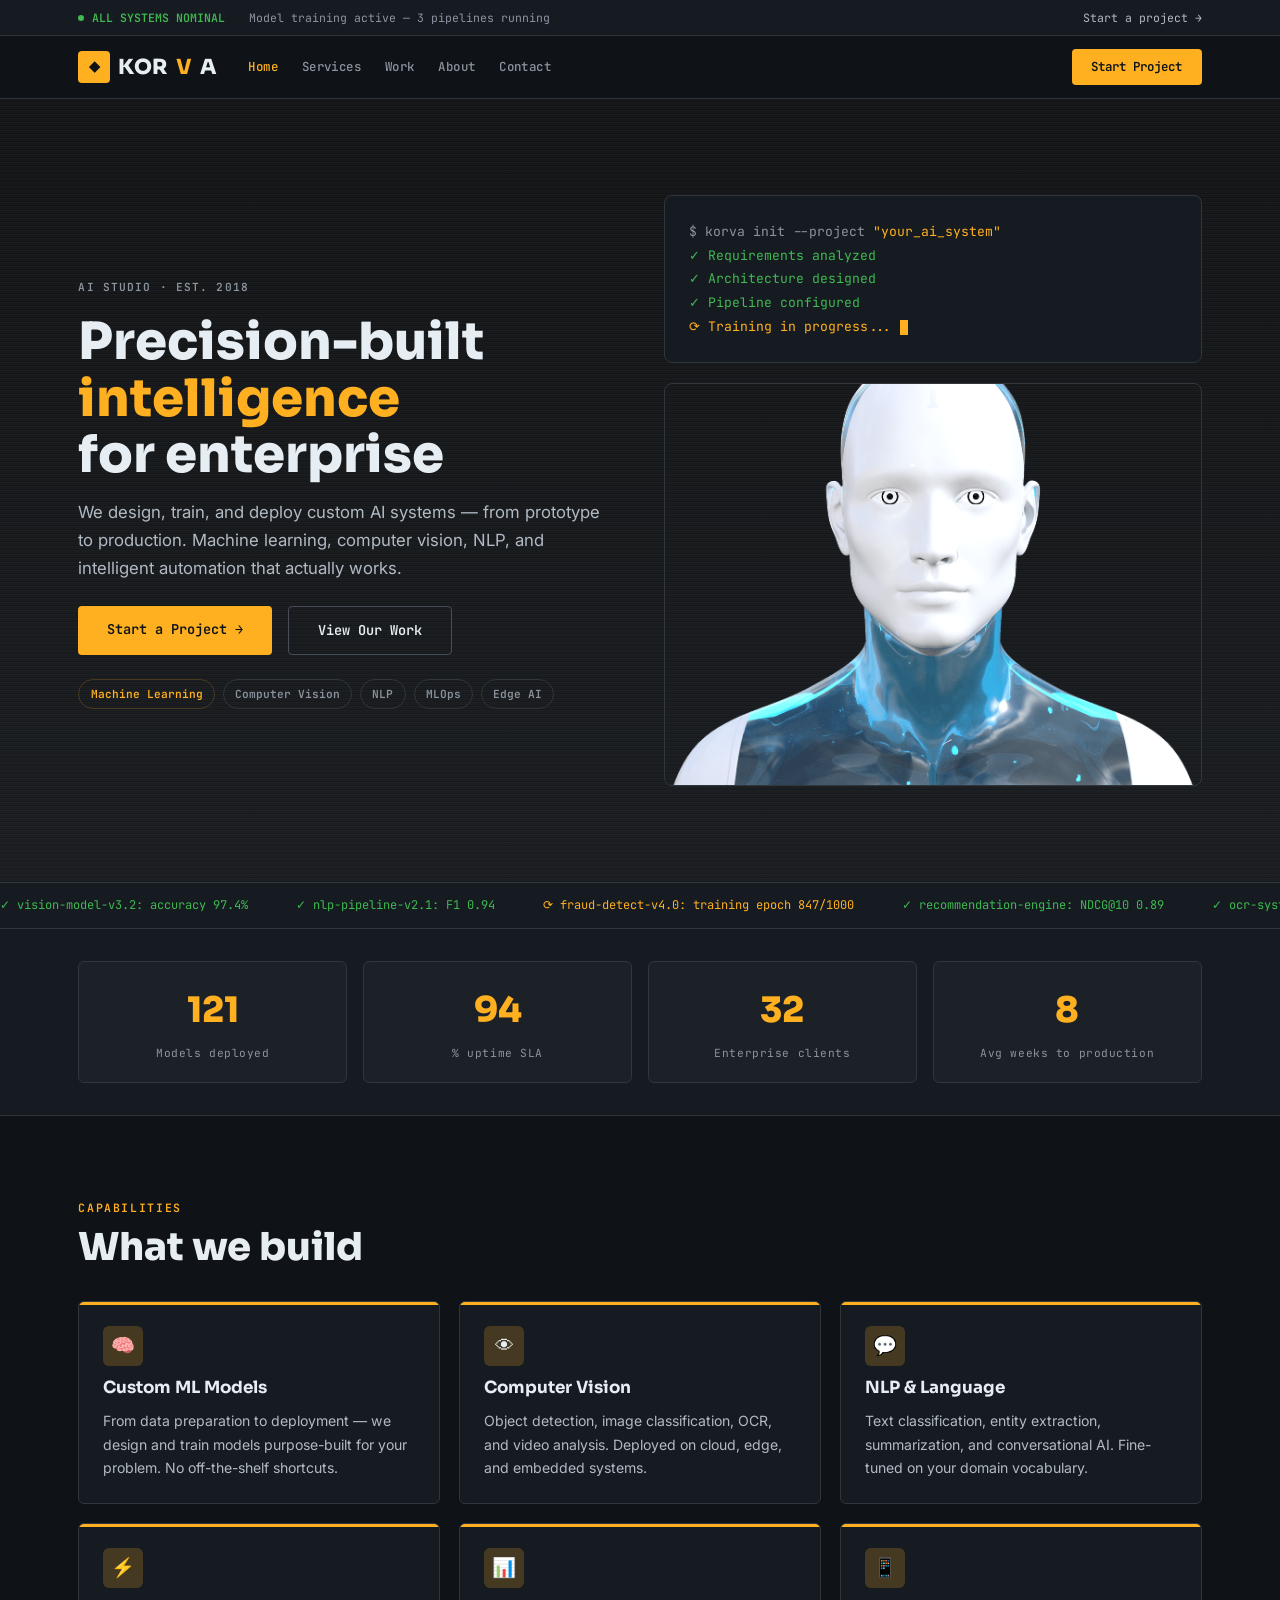
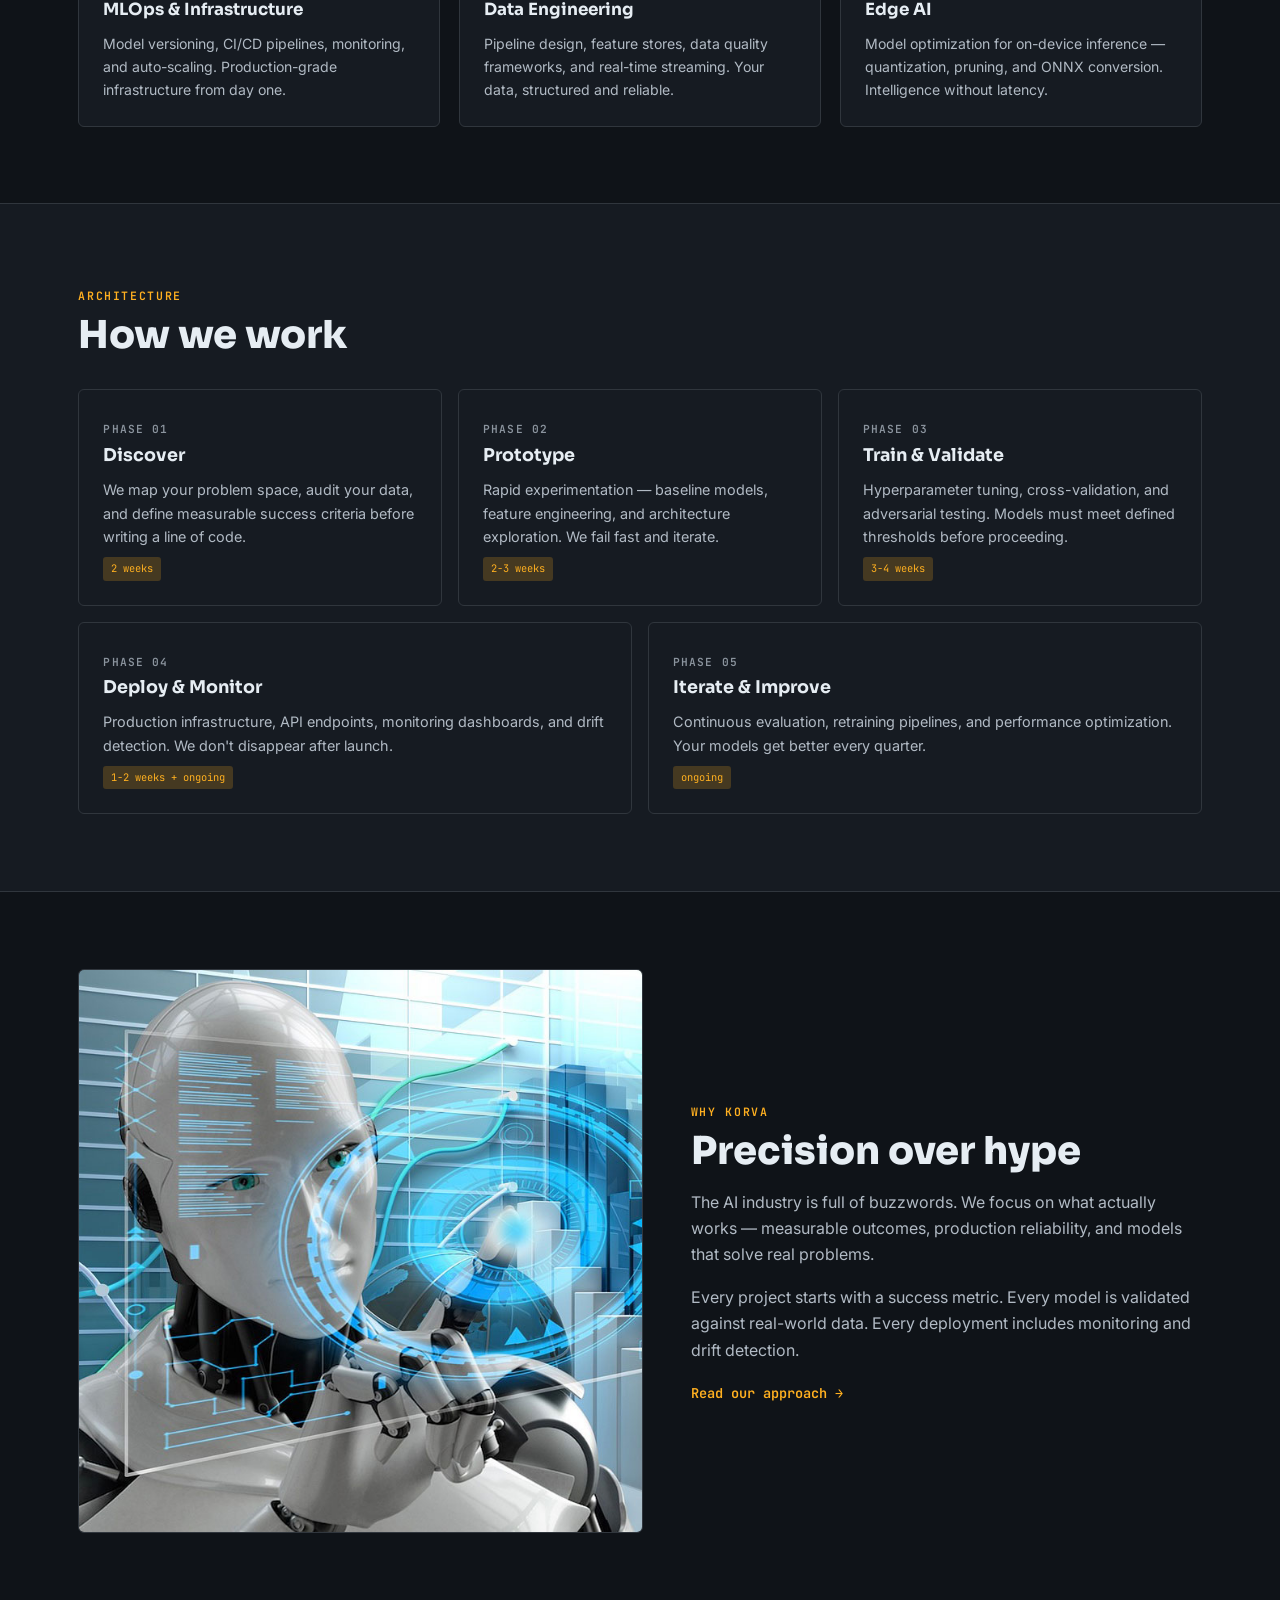
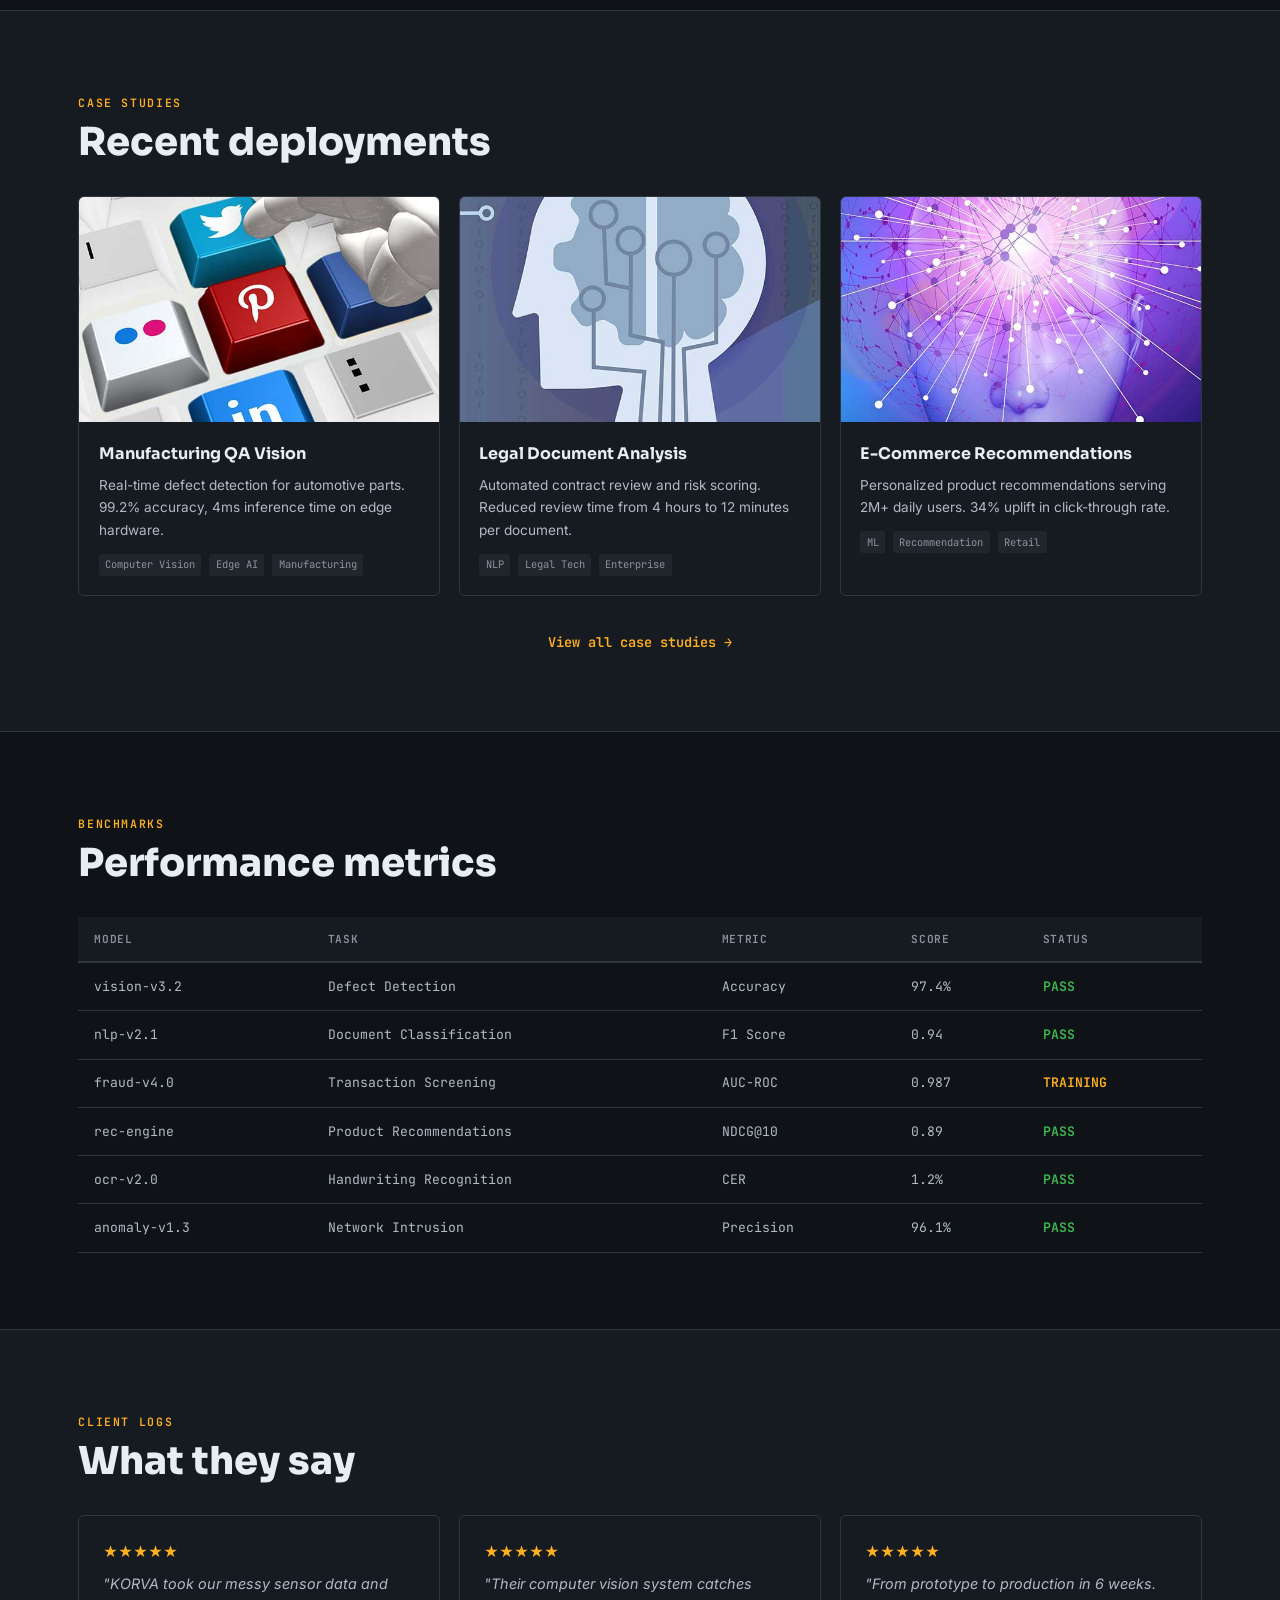
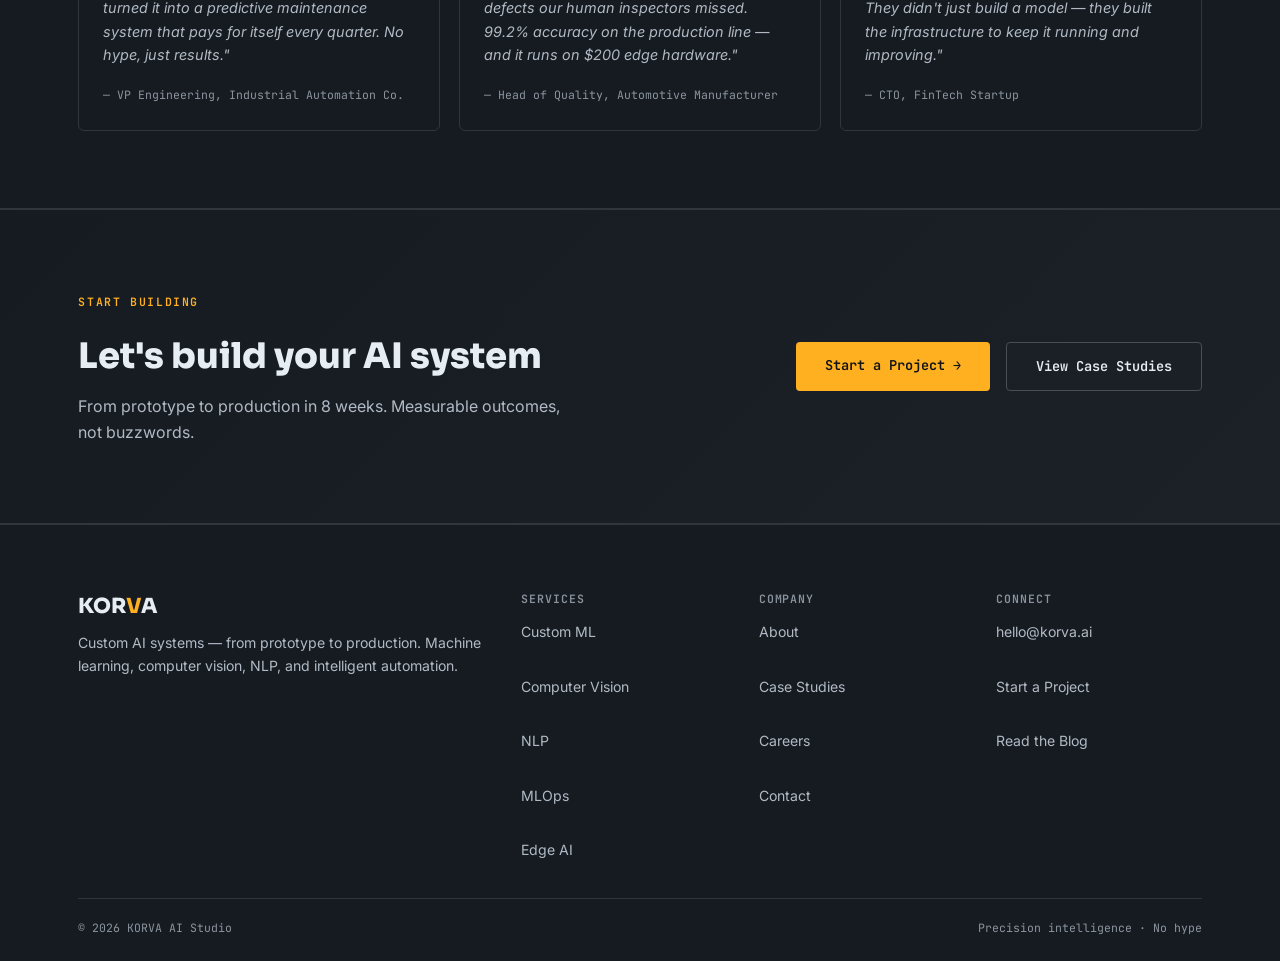
==== commit 96015671: "Redesign update — v1.0.3 Version: v1.0.3 Folder: ai-studio-html-template" ====
--- a/index.html
+++ b/index.html
@@ -3,210 +3,338 @@
 <head>
   <meta charset="UTF-8" />
   <meta name="viewport" content="width=device-width, initial-scale=1.0" />
-  <title>KORVA — Intelligence, made useful</title>
-  <meta name="description" content="KORVA is an AI research and product studio building applied intelligence for teams that ship. Models, agents, and the systems to run them." />
+  <title>KORVA — AI Studio &amp; Machine Intelligence</title>
+  <meta name="description" content="KORVA builds custom AI systems — from prototype to production. Machine learning, computer vision, NLP, and intelligent automation for enterprise." />
   <link rel="preconnect" href="https://fonts.googleapis.com" />
   <link rel="preconnect" href="https://fonts.gstatic.com" crossorigin />
-  <link href="https://fonts.googleapis.com/css2?family=Space+Grotesk:wght@400;500;600;700&family=Manrope:wght@400;500;600;700&display=swap" rel="stylesheet" />
+  <link href="https://fonts.googleapis.com/css2?family=Sora:wght@400;500;600;700;800&family=Inter:wght@400;500;600;700&family=JetBrains+Mono:wght@400;500;600;700&display=swap" rel="stylesheet" />
   <link rel="stylesheet" href="assets/css/base.css" />
 </head>
 <body>
-  <header class="nav light">
-    <div class="container inner">
-      <a href="index.html" class="brand">
-        <svg class="mark" viewBox="0 0 32 32" aria-hidden="true">
-          <circle cx="16" cy="16" r="14" fill="none" stroke="#FF6B4A" stroke-width="1.6"/>
-          <circle cx="16" cy="16" r="4.5" fill="#FF6B4A"/>
-          <circle cx="16" cy="3.5" r="2" fill="#6FA8FF"/>
-          <circle cx="27" cy="22" r="2" fill="#6FA8FF"/>
-          <circle cx="5" cy="22" r="2" fill="#6FA8FF"/>
-          <path d="M16 11.5V6 M16 21.5v5.5 M12 14.5l-7-5 M20 14.5l7-5" stroke="#fff" stroke-width="1.2" opacity=".5"/>
-        </svg>
-        KORVA
-      </a>
-      <nav class="navlinks" id="menu">
-        <a href="index.html" class="navlink active">Home</a>
-        <a href="about.html" class="navlink">About</a>
-        <a href="service.html" class="navlink">Capabilities</a>
-        <a href="project.html" class="navlink">Work</a>
-        <a href="contact.html" class="navlink">Contact</a>
+
+  <!-- STATUS BAR -->
+  <div class="statusbar">
+    <div class="container">
+      <span class="live"><span class="dot"></span>ALL SYSTEMS NOMINAL</span>
+      <span>Model training active — 3 pipelines running</span>
+      <span class="spacer"></span>
+      <a href="contact.html">Start a project →</a>
+    </div>
+  </div>
+
+  <!-- HEADER -->
+  <header class="sitehead">
+    <div class="container">
+      <a href="index.html" class="mark"><span class="glyph">◆</span>KOR<span>V</span>A</a>
+      <nav id="mainnav">
+        <a href="index.html" class="active">Home</a>
+        <a href="service.html">Services</a>
+        <a href="project.html">Work</a>
+        <a href="about.html">About</a>
+        <a href="contact.html">Contact</a>
       </nav>
-      <div class="nav-cta">
-        <a href="contact.html" class="btn sm">Start a project</a>
-        <button class="burger" aria-label="Menu" aria-expanded="false"><span></span><span></span><span></span></button>
-      </div>
+      <a href="contact.html" class="cta">Start Project</a>
+      <button class="burger" id="burger" aria-label="Menu">☰</button>
     </div>
   </header>
 
-  <section class="hero">
-    <div class="container split" style="align-items:center">
+  <!-- HERO TERMINAL -->
+  <section class="hero-terminal">
+    <div class="container">
       <div>
-        <span class="kicker reveal">Applied AI studio</span>
-        <h1 class="display reveal d1">Intelligence,<br/>made useful.</h1>
-        <p class="lead reveal d2">KORVA builds models, agents, and the systems around them for teams that actually ship. No hype — just dependable machine intelligence that earns its place in your stack.</p>
-        <div class="actions reveal d3">
-          <a href="service.html" class="btn">See what we build <span class="arrow">→</span></a>
-          <a href="project.html" class="btn ghost">View our work</a>
-        </div>
-        <div class="badges reveal d4">
-          <span class="chip dot">Custom model training</span>
-          <span class="chip dot">On-prem &amp; private cloud</span>
-          <span class="chip dot">SOC 2 ready</span>
-        </div>
-      </div>
-      <div class="reveal d2">
-        <div class="hero-panel">
-          <div class="scan"></div>
-          <div class="orb">
-            <div class="ring r1"></div>
-            <div class="ring r2"></div>
-            <div class="ring r3"></div>
-            <div class="core"></div>
+        <span class="eyebrow">AI Studio · Est. 2018</span>
+        <h1>Precision-built <span>intelligence</span> for&nbsp;enterprise</h1>
+        <p class="lead">We design, train, and deploy custom AI systems — from prototype to production. Machine learning, computer vision, NLP, and intelligent automation that actually works.</p>
+        <div class="hero-actions">
+          <a href="contact.html" class="btn-primary">Start a Project →</a>
+          <a href="project.html" class="btn-ghost">View Our Work</a>
+        </div>
+        <div class="hero-tags">
+          <span class="tag tag--amber">Machine Learning</span>
+          <span class="tag">Computer Vision</span>
+          <span class="tag">NLP</span>
+          <span class="tag">MLOps</span>
+          <span class="tag">Edge AI</span>
+        </div>
+      </div>
+      <div>
+        <div class="prompt-box reveal">
+          <div class="line">$ korva init --project <span style="color:var(--amber)">"your_ai_system"</span></div>
+          <div class="line" style="color:var(--pass)">✓ Requirements analyzed</div>
+          <div class="line" style="color:var(--pass)">✓ Architecture designed</div>
+          <div class="line" style="color:var(--pass)">✓ Pipeline configured</div>
+          <div class="line" style="color:var(--amber)">⟳ Training in progress... <span class="cursor"></span></div>
+        </div>
+        <div class="hero-img reveal d1" style="margin-top:1.2rem"><img src="assets/img/hero-img.png" alt="KORVA AI system architecture" /></div>
+      </div>
+    </div>
+  </section>
+
+  <!-- EVAL TICKER -->
+  <div class="eval-ticker">
+    <div class="ticker-track">
+      <span class="pass">✓ vision-model-v3.2: accuracy 97.4%</span>
+      <span class="pass">✓ nlp-pipeline-v2.1: F1 0.94</span>
+      <span class="amber">⟳ fraud-detect-v4.0: training epoch 847/1000</span>
+      <span class="pass">✓ recommendation-engine: NDCG@10 0.89</span>
+      <span class="pass">✓ ocr-system-v2.0: CER 1.2%</span>
+      <span class="fail">✗ legacy-model-v1.0: deprecated</span>
+      <span class="pass">✓ anomaly-detector: precision 96.1%</span>
+      <span class="amber">⟳ speech-to-text-v3: fine-tuning</span>
+      <span class="pass">✓ vision-model-v3.2: accuracy 97.4%</span>
+      <span class="pass">✓ nlp-pipeline-v2.1: F1 0.94</span>
+      <span class="amber">⟳ fraud-detect-v4.0: training epoch 847/1000</span>
+      <span class="pass">✓ recommendation-engine: NDCG@10 0.89</span>
+      <span class="pass">✓ ocr-system-v2.0: CER 1.2%</span>
+      <span class="fail">✗ legacy-model-v1.0: deprecated</span>
+      <span class="pass">✓ anomaly-detector: precision 96.1%</span>
+      <span class="amber">⟳ speech-to-text-v3: fine-tuning</span>
+    </div>
+  </div>
+
+  <!-- READOUTS -->
+  <section class="readouts">
+    <div class="container">
+      <div class="cell reveal"><span class="per" data-count="127">0</span><span class="label">Models deployed</span></div>
+      <div class="cell reveal d1"><span class="per" data-count="99">0</span><span class="label">% uptime SLA</span></div>
+      <div class="cell reveal d2"><span class="per" data-count="34">0</span><span class="label">Enterprise clients</span></div>
+      <div class="cell reveal d3"><span class="per" data-count="8">0</span><span class="label">Avg weeks to production</span></div>
+    </div>
+  </section>
+
+  <!-- SERVICES -->
+  <section class="section" id="services">
+    <div class="container">
+      <span class="kicker">Capabilities</span>
+      <h2>What we&nbsp;build</h2>
+      <div class="services-grid">
+        <div class="service-card reveal">
+          <div class="icon">🧠</div>
+          <h3>Custom ML Models</h3>
+          <p>From data preparation to deployment — we design and train models purpose-built for your problem. No off-the-shelf shortcuts.</p>
+        </div>
+        <div class="service-card reveal d1">
+          <div class="icon">👁</div>
+          <h3>Computer Vision</h3>
+          <p>Object detection, image classification, OCR, and video analysis. Deployed on cloud, edge, and embedded systems.</p>
+        </div>
+        <div class="service-card reveal d2">
+          <div class="icon">💬</div>
+          <h3>NLP &amp; Language</h3>
+          <p>Text classification, entity extraction, summarization, and conversational AI. Fine-tuned on your domain vocabulary.</p>
+        </div>
+        <div class="service-card reveal">
+          <div class="icon">⚡</div>
+          <h3>MLOps &amp; Infrastructure</h3>
+          <p>Model versioning, CI/CD pipelines, monitoring, and auto-scaling. Production-grade infrastructure from day one.</p>
+        </div>
+        <div class="service-card reveal d1">
+          <div class="icon">📊</div>
+          <h3>Data Engineering</h3>
+          <p>Pipeline design, feature stores, data quality frameworks, and real-time streaming. Your data, structured and reliable.</p>
+        </div>
+        <div class="service-card reveal d2">
+          <div class="icon">📱</div>
+          <h3>Edge AI</h3>
+          <p>Model optimization for on-device inference — quantization, pruning, and ONNX conversion. Intelligence without latency.</p>
+        </div>
+      </div>
+    </div>
+  </section>
+
+  <!-- ARCHITECTURE -->
+  <section class="section section--surface">
+    <div class="container">
+      <span class="kicker">Architecture</span>
+      <h2>How we&nbsp;work</h2>
+      <div class="arch-grid">
+        <div class="arch-card span-4 reveal">
+          <span class="eyebrow">Phase 01</span>
+          <h3>Discover</h3>
+          <p>We map your problem space, audit your data, and define measurable success criteria before writing a line of code.</p>
+          <span class="tag">2 weeks</span>
+        </div>
+        <div class="arch-card span-4 reveal d1">
+          <span class="eyebrow">Phase 02</span>
+          <h3>Prototype</h3>
+          <p>Rapid experimentation — baseline models, feature engineering, and architecture exploration. We fail fast and iterate.</p>
+          <span class="tag">2-3 weeks</span>
+        </div>
+        <div class="arch-card span-4 reveal d2">
+          <span class="eyebrow">Phase 03</span>
+          <h3>Train &amp; Validate</h3>
+          <p>Hyperparameter tuning, cross-validation, and adversarial testing. Models must meet defined thresholds before proceeding.</p>
+          <span class="tag">3-4 weeks</span>
+        </div>
+        <div class="arch-card span-6 reveal">
+          <span class="eyebrow">Phase 04</span>
+          <h3>Deploy &amp; Monitor</h3>
+          <p>Production infrastructure, API endpoints, monitoring dashboards, and drift detection. We don't disappear after launch.</p>
+          <span class="tag">1-2 weeks + ongoing</span>
+        </div>
+        <div class="arch-card span-6 reveal d1">
+          <span class="eyebrow">Phase 05</span>
+          <h3>Iterate &amp; Improve</h3>
+          <p>Continuous evaluation, retraining pipelines, and performance optimization. Your models get better every quarter.</p>
+          <span class="tag">ongoing</span>
+        </div>
+      </div>
+    </div>
+  </section>
+
+  <!-- FEATURE SPLIT -->
+  <section class="section">
+    <div class="container">
+      <div class="feature">
+        <div class="frame reveal"><img src="assets/img/about-img.jpg" alt="KORVA team working on AI models" /></div>
+        <div>
+          <span class="kicker">Why KORVA</span>
+          <h2>Precision over&nbsp;hype</h2>
+          <p>The AI industry is full of buzzwords. We focus on what actually works — measurable outcomes, production reliability, and models that solve real problems.</p>
+          <p>Every project starts with a success metric. Every model is validated against real-world data. Every deployment includes monitoring and drift detection.</p>
+          <a href="about.html" class="link">Read our approach →</a>
+        </div>
+      </div>
+    </div>
+  </section>
+
+  <!-- PROJECTS -->
+  <section class="section section--surface">
+    <div class="container">
+      <span class="kicker">Case Studies</span>
+      <h2>Recent&nbsp;deployments</h2>
+      <div class="projects-grid">
+        <div class="project-card reveal">
+          <div class="media"><img src="assets/img/project-1.jpg" alt="Vision system for manufacturing" /></div>
+          <div class="body">
+            <h3>Manufacturing QA Vision</h3>
+            <p>Real-time defect detection for automotive parts. 99.2% accuracy, 4ms inference time on edge hardware.</p>
+            <div class="meta"><span>Computer Vision</span><span>Edge AI</span><span>Manufacturing</span></div>
           </div>
-          <div class="panel-row">
-            <div class="stat"><b>94%</b><span>task accuracy</span></div>
-            <div class="stat"><b>11ms</b><span>median latency</span></div>
-            <div class="stat"><b>40+</b><span>models shipped</span></div>
+        </div>
+        <div class="project-card reveal d1">
+          <div class="media"><img src="assets/img/project-2.jpg" alt="NLP system for legal documents" /></div>
+          <div class="body">
+            <h3>Legal Document Analysis</h3>
+            <p>Automated contract review and risk scoring. Reduced review time from 4 hours to 12 minutes per document.</p>
+            <div class="meta"><span>NLP</span><span>Legal Tech</span><span>Enterprise</span></div>
           </div>
         </div>
-      </div>
-    </div>
-  </section>
-
-  <div class="marquee">
-    <div class="track">
-      <span class="item">NORTHWIND</span><span class="item">·</span><span class="item">HELIX BIO</span><span class="item">·</span>
-      <span class="item">MERIDIAN BANK</span><span class="item">·</span><span class="item">VOLTA ENERGY</span><span class="item">·</span>
-      <span class="item">ATLAS LOGISTICS</span><span class="item">·</span>
-      <span class="item">NORTHWIND</span><span class="item">·</span><span class="item">HELIX BIO</span><span class="item">·</span>
-      <span class="item">MERIDIAN BANK</span><span class="item">·</span><span class="item">VOLTA ENERGY</span><span class="item">·</span>
-      <span class="item">ATLAS LOGISTICS</span><span class="item">·</span>
-    </div>
-  </div>
-
+        <div class="project-card reveal d2">
+          <div class="media"><img src="assets/img/project-3.jpg" alt="Recommendation engine for e-commerce" /></div>
+          <div class="body">
+            <h3>E-Commerce Recommendations</h3>
+            <p>Personalized product recommendations serving 2M+ daily users. 34% uplift in click-through rate.</p>
+            <div class="meta"><span>ML</span><span>Recommendation</span><span>Retail</span></div>
+          </div>
+        </div>
+      </div>
+      <div style="text-align:center;margin-top:2rem">
+        <a href="project.html" class="link">View all case studies →</a>
+      </div>
+    </div>
+  </section>
+
+  <!-- BENCHMARKS -->
   <section class="section">
     <div class="container">
-      <div class="shead reveal">
-        <span class="kicker">What we build</span>
-        <h2>Three layers of applied intelligence</h2>
-        <p>From the model weights up to the agent that answers your tickets at 3am — we own the full stack, so the result is coherent, not bolted together.</p>
-      </div>
-      <div class="grid cols-3">
-        <article class="card reveal">
-          <div class="ic">🧠</div>
-          <h3>Foundation models</h3>
-          <p>Purpose-trained models for your domain — smaller, faster, and more accurate than a general-purpose giant on the work that matters to you.</p>
-          <a href="service.html" class="more">Explore <span class="arrow">→</span></a>
-        </article>
-        <article class="card reveal d1">
-          <div class="ic">🤖</div>
-          <h3>Agent systems</h3>
-          <p>Reliable agents that plan, call tools, and recover from failure. Built with guardrails and evaluation suites, not vibes.</p>
-          <a href="service.html" class="more">Explore <span class="arrow">→</span></a>
-        </article>
-        <article class="card reveal d2">
-          <div class="ic">🔌</div>
-          <h3>Integration layer</h3>
-          <p>APIs, connectors, and a deployment path that runs in your cloud or ours. We hand over code your engineers can actually maintain.</p>
-          <a href="service.html" class="more">Explore <span class="arrow">→</span></a>
-        </article>
-      </div>
-    </div>
-  </section>
-
-  <section class="section alt">
-    <div class="container">
-      <div class="feature">
-        <div class="visual reveal"><div class="grid-fill"></div></div>
-        <div class="reveal d1">
-          <span class="kicker">Our approach</span>
-          <h2>We start with the job, not the model</h2>
-          <p class="muted" style="margin-top:1rem">Most AI projects fail because they pick the tech before the outcome. We do the reverse: map the decision, measure it, then choose the smallest model that wins.</p>
-          <ul class="flist">
-            <li><span class="tick">✓</span><div><span class="flabel">Outcome-first scoping</span> — we define the metric before the build.</div></li>
-            <li><span class="tick">✓</span><div><span class="flabel">Evaluation on day one</span> — a test set ships before any demo.</div></li>
-            <li><span class="tick">✓</span><div><span class="flabel">You own the weights</span> — no lock-in, no black box.</div></li>
-          </ul>
-        </div>
-      </div>
-    </div>
-  </section>
-
-  <section class="section">
-    <div class="container">
-      <div class="stats reveal">
-        <div class="stat-big"><b data-count="40">0</b><span>models in production</span></div>
-        <div class="stat-big"><b data-count="11" data-suffix="ms">0</b><span>median latency</span></div>
-        <div class="stat-big"><b data-count="94" data-suffix="%">0</b><span>avg. task accuracy</span></div>
-        <div class="stat-big"><b data-count="6">0</b><span>years of research</span></div>
-      </div>
-    </div>
-  </section>
-
-  <section class="section alt">
-    <div class="container">
-      <div class="shead reveal">
-        <span class="kicker">Selected work</span>
-        <h2>Intelligence, in the wild</h2>
-      </div>
-      <div class="grid cols-3">
-        <article class="project-card reveal">
-          <div class="thumb"><span class="tag">Finance</span><img src="https://picsum.photos/seed/korva-fin/700/440" alt="Document intelligence dashboard" loading="lazy"/></div>
-          <div class="body"><h3>Ledger intelligence</h3><p>A document-understanding model that reads 2M invoices a day with 99.2% field accuracy.</p>
-            <div class="meta"><span>NLP</span><span>On-prem</span><span>99.2% acc</span></div></div>
-        </article>
-        <article class="project-card reveal d1">
-          <div class="thumb"><span class="tag">Bio</span><img src="https://picsum.photos/seed/korva-bio/700/440" alt="Protein screening visualization" loading="lazy"/></div>
-          <div class="body"><h3>Helix screening</h3><p>A protein-binding predictor that cut early-stage screening time from weeks to hours.</p>
-            <div class="meta"><span>Vision</span><span>Cloud</span><span>10× faster</span></div></div>
-        </article>
-        <article class="project-card reveal d2">
-          <div class="thumb"><span class="tag">Support</span><img src="https://picsum.photos/seed/korva-sup/700/440" alt="Support agent interface" loading="lazy"/></div>
-          <div class="body"><h3>Atlas agent</h3><p>An autonomous support agent handling 61% of tickets end-to-end across 14 languages.</p>
-            <div class="meta"><span>Agents</span><span>Hybrid</span><span>61% deflection</span></div></div>
-        </article>
-      </div>
-      <div class="center reveal" style="margin-top:2.5rem"><a href="project.html" class="btn ghost">See all work <span class="arrow">→</span></a></div>
-    </div>
-  </section>
-
-  <section class="section">
-    <div class="container">
-      <div class="quote reveal">
-        <span class="eyebrow">What partners say</span>
-        <blockquote style="margin-top:1.2rem">“KORVA shipped a model we actually own and understand. It replaced a vendor contract and got better every quarter.”</blockquote>
-        <div class="by"><span class="av">MR</span><div><b>Maya Rao</b><span class="muted">VP Engineering, Meridian Bank</span></div></div>
-      </div>
-    </div>
-  </section>
-
-  <section class="section alt">
-    <div class="container"><div class="cta reveal">
-      <h2>Have a decision worth automating?</h2>
-      <p>Tell us the outcome. We'll tell you, honestly, whether AI is the right tool — and if so, the smallest one that works.</p>
-      <div class="actions"><a href="contact.html" class="btn">Start a project <span class="arrow">→</span></a><a href="about.html" class="btn ghost">About KORVA</a></div>
-    </div></div>
-  </section>
-
+      <span class="kicker">Benchmarks</span>
+      <h2>Performance&nbsp;metrics</h2>
+      <div style="overflow-x:auto">
+        <table class="bench-table reveal">
+          <thead>
+            <tr><th>Model</th><th>Task</th><th>Metric</th><th>Score</th><th>Status</th></tr>
+          </thead>
+          <tbody>
+            <tr><td>vision-v3.2</td><td>Defect Detection</td><td>Accuracy</td><td>97.4%</td><td class="pass">PASS</td></tr>
+            <tr><td>nlp-v2.1</td><td>Document Classification</td><td>F1 Score</td><td>0.94</td><td class="pass">PASS</td></tr>
+            <tr><td>fraud-v4.0</td><td>Transaction Screening</td><td>AUC-ROC</td><td>0.987</td><td class="amber">TRAINING</td></tr>
+            <tr><td>rec-engine</td><td>Product Recommendations</td><td>NDCG@10</td><td>0.89</td><td class="pass">PASS</td></tr>
+            <tr><td>ocr-v2.0</td><td>Handwriting Recognition</td><td>CER</td><td>1.2%</td><td class="pass">PASS</td></tr>
+            <tr><td>anomaly-v1.3</td><td>Network Intrusion</td><td>Precision</td><td>96.1%</td><td class="pass">PASS</td></tr>
+          </tbody>
+        </table>
+      </div>
+    </div>
+  </section>
+
+  <!-- TESTIMONIALS -->
+  <section class="section section--surface">
+    <div class="container">
+      <span class="kicker">Client Logs</span>
+      <h2>What they&nbsp;say</h2>
+      <div class="testimonials-grid">
+        <div class="testimonial reveal">
+          <div class="stars">★★★★★</div>
+          <p>"KORVA took our messy sensor data and turned it into a predictive maintenance system that pays for itself every quarter. No hype, just results."</p>
+          <span class="label">— VP Engineering, Industrial Automation Co.</span>
+        </div>
+        <div class="testimonial reveal d1">
+          <div class="stars">★★★★★</div>
+          <p>"Their computer vision system catches defects our human inspectors missed. 99.2% accuracy on the production line — and it runs on $200 edge hardware."</p>
+          <span class="label">— Head of Quality, Automotive Manufacturer</span>
+        </div>
+        <div class="testimonial reveal d2">
+          <div class="stars">★★★★★</div>
+          <p>"From prototype to production in 6 weeks. They didn't just build a model — they built the infrastructure to keep it running and improving."</p>
+          <span class="label">— CTO, FinTech Startup</span>
+        </div>
+      </div>
+    </div>
+  </section>
+
+  <!-- CTA -->
+  <section class="cta-band">
+    <div class="container">
+      <div>
+        <span class="kicker">Start Building</span>
+        <h2>Let's build your AI&nbsp;system</h2>
+        <p>From prototype to production in 8 weeks. Measurable outcomes, not buzzwords.</p>
+      </div>
+      <div class="actions">
+        <a href="contact.html" class="btn-primary">Start a Project →</a>
+        <a href="project.html" class="btn-ghost">View Case Studies</a>
+      </div>
+    </div>
+  </section>
+
+  <!-- FOOTER -->
   <footer class="footer">
     <div class="container">
-      <div class="top">
-        <div>
-          <a href="index.html" class="brand">
-            <svg class="mark" viewBox="0 0 32 32" aria-hidden="true"><circle cx="16" cy="16" r="14" fill="none" stroke="#FF6B4A" stroke-width="1.6"/><circle cx="16" cy="16" r="4.5" fill="#FF6B4A"/><circle cx="16" cy="3.5" r="2" fill="#6FA8FF"/><circle cx="27" cy="22" r="2" fill="#6FA8FF"/><circle cx="5" cy="22" r="2" fill="#6FA8FF"/></svg>
-            KORVA
-          </a>
-          <p>Applied AI research and products. We build intelligence that earns its place in your stack.</p>
-        </div>
-        <div><h4>Studio</h4><ul><li><a href="about.html">About</a></li><li><a href="project.html">Work</a></li><li><a href="service.html">Capabilities</a></li><li><a href="contact.html">Contact</a></li></ul></div>
-        <div><h4>Capabilities</h4><ul><li><a href="service.html">Foundation models</a></li><li><a href="service.html">Agent systems</a></li><li><a href="service.html">Integration</a></li></ul></div>
-        <div><h4>Stay close</h4><p>Occasional research notes. No noise.</p>
-          <form class="news" onsubmit="return false"><input type="email" placeholder="you@company.com" aria-label="Email" required /><button class="btn sm" type="submit">Join</button></form>
-        </div>
-      </div>
-      <div class="bottom"><span>© <span data-year>2026</span> KORVA Labs · All rights reserved.</span><span>Built with care, in the open.</span></div>
+      <div class="footer-grid">
+        <div>
+          <div class="brand">KOR<span>V</span>A</div>
+          <p>Custom AI systems — from prototype to production. Machine learning, computer vision, NLP, and intelligent automation.</p>
+        </div>
+        <div>
+          <h4>Services</h4>
+          <a href="service.html">Custom ML</a><br />
+          <a href="service.html">Computer Vision</a><br />
+          <a href="service.html">NLP</a><br />
+          <a href="service.html">MLOps</a><br />
+          <a href="service.html">Edge AI</a>
+        </div>
+        <div>
+          <h4>Company</h4>
+          <a href="about.html">About</a><br />
+          <a href="project.html">Case Studies</a><br />
+          <a href="about.html">Careers</a><br />
+          <a href="contact.html">Contact</a>
+        </div>
+        <div>
+          <h4>Connect</h4>
+          <a href="mailto:hello@korva.ai">hello@korva.ai</a><br />
+          <a href="contact.html">Start a Project</a><br />
+          <a href="about.html">Read the Blog</a>
+        </div>
+      </div>
+      <div class="base">
+        <span>© <span data-year></span> KORVA AI Studio</span>
+        <span>Precision intelligence · No hype</span>
+      </div>
     </div>
   </footer>
+
   <script src="assets/js/main.js"></script>
 </body>
 </html>
--- a/assets/css/base.css
+++ b/assets/css/base.css
@@ -1,473 +1,536 @@
 /* =============================================================
-   KORVA — Artificial Intelligence Studio
-   Design System / Base Stylesheet
-   Dark "research lab" aesthetic · coral signal accent
-   Pure CSS · no frameworks · tokens drive everything
+   KORVA — AI Laboratory Instrument Console
+   Design system for an AI studio / machine learning consultancy.
+
+   Thesis: "A laboratory instrument console — precision-measured
+   intelligence. Every section reads like a readout panel,
+   the hero is a terminal prompt, and the projects are
+   benchmark result cards."
+
+   Materials: dark graphite, phosphor amber, glass panel, scan-line
+   Motion:    scan-line wipe / prompt-blink / data-stream
+   Grammar:   instrument console — readout panels, benchmark grids
    ============================================================= */
 
-/* ---------- Design Tokens ---------- */
-:root {
-  /* Brand palette — dark lab */
-  --bg:           #0A0C12;   /* near-black, faint blue */
-  --bg-alt:       #0E111A;   /* panel wash */
-  --surface:      #12151F;   /* cards */
-  --surface-2:    #171B27;   /* raised cards */
-  --ink:          #ECEEF4;   /* near-white text */
-  --ink-soft:     #C3C9D6;
-  --muted:        #8A93A6;
-  --line:         #242A3A;
-  --line-strong:  #313849;
-
-  --primary:      #FF6B4A;   /* coral signal */
-  --primary-600:  #FF5331;
-  --primary-700:  #E23E20;
-  --primary-tint: #2A1711;   /* dark coral tint */
-  --secondary:    #6FA8FF;   /* cool accent, used sparingly */
-
-  /* Neutral ramp (cool slate) */
-  --n-50:  #F4F6FA;
-  --n-100: #E6EAF2;
-  --n-200: #CFD6E4;
-  --n-300: #A7B1C6;
-  --n-400: #8A93A6;
-  --n-500: #6B7589;
-  --n-600: #525C70;
-  --n-700: #3A4154;
-  --n-800: #262C3C;
-  --n-900: #161A26;
-
-  /* Typography */
-  --font-display: "Space Grotesk", "Segoe UI", system-ui, sans-serif;
-  --font-body:    "Manrope", system-ui, -apple-system, sans-serif;
-
-  /* Type scale */
-  --fs-display: clamp(2.7rem, 6.4vw, 5rem);
-  --fs-h1:      clamp(2.1rem, 4.6vw, 3.3rem);
-  --fs-h2:      clamp(1.8rem, 3.3vw, 2.6rem);
-  --fs-h3:      clamp(1.3rem, 2.2vw, 1.7rem);
-  --fs-h4:      1.15rem;
-  --fs-lead:    clamp(1.05rem, 1.5vw, 1.28rem);
-  --fs-body:    1.02rem;
-  --fs-small:   0.9rem;
-  --fs-cap:     0.78rem;
-
-  /* Radius */
-  --r-xs: 8px;
-  --r-sm: 12px;
-  --r:    16px;
-  --r-lg: 24px;
-  --r-xl: 36px;
-  --r-pill: 999px;
-
-  /* Spacing */
-  --sp-1: 0.5rem;
-  --sp-2: 0.75rem;
-  --sp-3: 1rem;
-  --sp-4: 1.5rem;
-  --sp-5: 2.5rem;
-  --sp-6: 4rem;
-  --sp-7: 6rem;
-
-  /* Shadow */
-  --shadow-sm: 0 2px 8px rgba(0,0,0,.35);
-  --shadow:    0 14px 40px rgba(0,0,0,.45);
-  --shadow-lg: 0 30px 70px rgba(0,0,0,.55);
-  --glow:      0 0 0 1px rgba(255,107,74,.25), 0 18px 50px rgba(255,107,74,.18);
-
-  /* Motion */
-  --ease: cubic-bezier(.22,.61,.36,1);
-  --ease-out: cubic-bezier(.16,1,.3,1);
-  --dur: 0.6s;
-
-  --container: 1180px;
-  --nav-h: 74px;
-}
-
-/* ---------- Reset ---------- */
-*, *::before, *::after { box-sizing: border-box; }
-* { margin: 0; }
-html { scroll-behavior: smooth; -webkit-text-size-adjust: 100%; }
-body {
-  font-family: var(--font-body);
-  font-size: var(--fs-body);
-  line-height: 1.65;
-  color: var(--ink);
-  background: var(--bg);
-  -webkit-font-smoothing: antialiased;
-  text-rendering: optimizeLegibility;
-  overflow-x: hidden;
-}
-img, svg, video { display: block; max-width: 100%; }
-a { color: inherit; text-decoration: none; }
-button { font: inherit; cursor: pointer; }
-ul { list-style: none; padding: 0; }
-input, textarea, select { font: inherit; color: inherit; }
-h1,h2,h3,h4 { font-family: var(--font-display); font-weight: 600; line-height: 1.08; letter-spacing: -0.01em; }
-:focus-visible { outline: 2px solid var(--primary); outline-offset: 3px; border-radius: 4px; }
-
-/* ---------- Layout ---------- */
-.container { width: 100%; max-width: var(--container); margin-inline: auto; padding-inline: clamp(1.1rem, 4vw, 2.5rem); }
-.section { padding-block: clamp(3.5rem, 8vw, 6.5rem); }
-.section.alt { background: var(--bg-alt); }
-.split { display: grid; grid-template-columns: 1.05fr .95fr; gap: clamp(2rem, 5vw, 4rem); align-items: center; }
-.split.rev > :first-child { order: 2; }
-.center { text-align: center; }
-.grid { display: grid; gap: clamp(1.2rem, 2.6vw, 1.8rem); }
-.cols-3 { grid-template-columns: repeat(3, 1fr); }
-.cols-2 { grid-template-columns: repeat(2, 1fr); }
-
-/* ---------- Typography helpers ---------- */
-.display { font-size: var(--fs-display); }
-h1 { font-size: var(--fs-h1); }
-h2 { font-size: var(--fs-h2); }
-h3 { font-size: var(--fs-h3); }
-.lead { font-size: var(--fs-lead); color: var(--ink-soft); }
-.muted { color: var(--muted); }
-.kicker {
-  display: inline-block; font-family: var(--font-body);
-  font-size: var(--fs-cap); font-weight: 700; letter-spacing: .22em;
-  text-transform: uppercase; color: var(--primary);
-  margin-bottom: .9rem;
-}
-.kicker.muted { color: var(--muted); }
-.prose p { color: var(--ink-soft); margin-block: 1rem; }
-.eyebrow {
-  font-size: var(--fs-cap); letter-spacing: .2em; text-transform: uppercase;
-  color: var(--muted); font-weight: 700;
-}
-
-/* ---------- Buttons ---------- */
-.btn {
-  --fg-btn: #0A0C12;
-  display: inline-flex; align-items: center; gap: .55rem;
-  font-family: var(--font-display); font-weight: 600; font-size: .98rem;
-  padding: .85rem 1.5rem; border-radius: var(--r-pill);
-  border: 1px solid transparent; background: var(--primary); color: #0A0C12;
-  transition: transform .25s var(--ease), box-shadow .25s var(--ease), background .25s;
-  will-change: transform;
-}
-.btn:hover { transform: translateY(-2px); box-shadow: var(--glow); background: var(--primary-600); }
-.btn.ghost {
-  background: transparent; color: var(--ink);
-  box-shadow: inset 0 0 0 1.5px var(--line-strong);
-}
-.btn.ghost:hover { background: var(--surface-2); box-shadow: inset 0 0 0 1.5px var(--primary); }
-.btn.light { background: var(--ink); color: #0A0C12; }
-.btn.light:hover { background: #fff; }
-.btn.sm { padding: .6rem 1.1rem; font-size: .9rem; }
-.btn.block { width: 100%; justify-content: center; }
-.btn .arrow { transition: transform .25s var(--ease); }
-.btn:hover .arrow { transform: translateX(4px); }
-
-/* ---------- Nav ---------- */
-.nav {
-  position: fixed; inset: 0 0 auto 0; z-index: 50; height: var(--nav-h);
-  display: flex; align-items: center;
-  background: rgba(14,17,26,.72); backdrop-filter: blur(14px);
-  border-bottom: 1px solid var(--line);
-  transition: background .3s var(--ease), border-color .3s, box-shadow .3s;
-}
-.nav.light {
-  background: transparent; border-color: transparent; backdrop-filter: none;
-}
-.nav.scrolled {
-  background: rgba(10,12,18,.92); border-bottom-color: var(--line);
-  box-shadow: var(--shadow-sm);
-}
-.nav .inner { display: flex; align-items: center; justify-content: space-between; gap: 1rem; width: 100%; }
-.brand {
-  display: inline-flex; align-items: center; gap: .6rem;
-  font-family: var(--font-display); font-weight: 700; font-size: 1.25rem;
-  letter-spacing: -.02em; color: var(--ink);
-}
-.brand .mark { width: 30px; height: 30px; }
-.navlinks { display: flex; gap: clamp(1rem, 2vw, 1.9rem); align-items: center; }
-.navlink {
-  font-size: .95rem; font-weight: 500; color: var(--ink-soft);
-  position: relative; padding-block: .4rem; transition: color .2s;
-}
-.navlink:hover { color: var(--ink); }
-.navlink.active { color: var(--ink); }
-.navlink.active::after {
-  content: ""; position: absolute; left: 0; right: 0; bottom: 0;
-  height: 2px; background: var(--primary); border-radius: 2px;
-}
-.nav-cta { display: flex; align-items: center; gap: 1rem; }
-.burger {
-  display: none; flex-direction: column; gap: 5px; width: 42px; height: 42px;
-  align-items: center; justify-content: center; border-radius: 10px;
-  background: var(--surface-2); border: 1px solid var(--line);
-}
-.burger span { width: 20px; height: 2px; background: var(--ink); border-radius: 2px; transition: .3s var(--ease); }
-.burger[aria-expanded="true"] span:nth-child(1) { transform: translateY(7px) rotate(45deg); }
-.burger[aria-expanded="true"] span:nth-child(2) { opacity: 0; }
-.burger[aria-expanded="true"] span:nth-child(3) { transform: translateY(-7px) rotate(-45deg); }
-
-/* ---------- Hero ---------- */
-.hero {
-  position: relative; padding-top: calc(var(--nav-h) + clamp(3rem, 7vw, 6rem));
-  padding-bottom: clamp(3rem, 7vw, 6rem); overflow: hidden;
+:root{
+  /* AI lab palette — graphite + amber signal + pass/fail */
+  --bg:          #0F1318;
+  --bg-2:        #161B22;
+  --bg-3:        #1C2128;
+  --surface:     #21262D;
+  --surface-2:   #282E36;
+  --border:      #30363D;
+  --border-2:    #484F58;
+  --ink:         #E6EDF3;
+  --ink-2:       #B1BAC4;
+  --ink-3:       #8B949E;
+  --amber:       #FFB020;
+  --amber-2:     #FFC44D;
+  --amber-dim:   #FFB02033;
+  --pass:        #3FB950;
+  --fail:        #F85149;
+  --cyan:        #58A6FF;
+  --violet:      #BC8CFF;
+  --font-display:'Sora', sans-serif;
+  --font-body:   'Inter', sans-serif;
+  --font-mono:   'JetBrains Mono', monospace;
+  --ease:        cubic-bezier(.4,0,.2,1);
+}
+
+*,*::before,*::after{box-sizing:border-box;margin:0;padding:0}
+
+html{scroll-behavior:smooth;font-size:16px}
+body{
+  font-family:var(--font-body);
+  background:var(--bg);
+  color:var(--ink);
+  line-height:1.65;
+  -webkit-font-smoothing:antialiased;
+}
+img{max-width:100%;display:block}
+a{color:var(--amber);text-decoration:none}
+a:hover{text-decoration:underline}
+
+/* --- UTILITIES --- */
+.container{max-width:1200px;margin:0 auto;padding:0 clamp(1rem,3vw,2.5rem)}
+.kicker{
+  display:inline-block;
+  font-family:var(--font-mono);font-size:.72rem;font-weight:600;
+  letter-spacing:.14em;text-transform:uppercase;
+  color:var(--amber);
+  margin-bottom:.5rem;
+}
+.eyebrow{
+  font-family:var(--font-mono);font-size:.7rem;font-weight:600;
+  letter-spacing:.1em;text-transform:uppercase;color:var(--ink-3);
+}
+.link{
+  font-family:var(--font-mono);font-size:.85rem;font-weight:600;
+  color:var(--amber);
+}
+.link:hover{text-decoration:underline}
+.spacer{flex:1}
+.d1{transition-delay:.1s}.d2{transition-delay:.2s}.d3{transition-delay:.3s}.d4{transition-delay:.4s}
+
+/* --- STATUS BAR --- */
+.statusbar{
+  background:var(--bg-2);
+  border-bottom:1px solid var(--border);
+  padding:.5rem 0;
+  font-family:var(--font-mono);font-size:.72rem;color:var(--ink-3);
+  position:sticky;top:0;z-index:100;
+}
+.statusbar .container{display:flex;align-items:center;gap:1.5rem;flex-wrap:wrap}
+.statusbar .live{
+  display:flex;align-items:center;gap:.5rem;
+  color:var(--pass);font-weight:600;
+}
+.statusbar .live .dot{
+  width:6px;height:6px;border-radius:50%;background:var(--pass);
+  animation:pulse-live 2s ease infinite;
+}
+@keyframes pulse-live{
+  0%,100%{opacity:1;box-shadow:0 0 0 0 rgba(63,185,80,.4)}
+  50%{opacity:.7;box-shadow:0 0 0 6px rgba(63,185,80,0)}
+}
+.statusbar a{color:var(--ink-2)}
+
+/* --- SITEHEAD --- */
+.sitehead{
+  background:var(--bg);
+  border-bottom:1px solid var(--border);
+  padding:.8rem 0;
+  position:sticky;top:33px;z-index:99;
+}
+.sitehead .container{display:flex;align-items:center;gap:2rem}
+.mark{
+  font-family:var(--font-display);font-size:1.3rem;font-weight:800;
+  color:var(--ink);letter-spacing:.02em;
+  display:flex;align-items:center;gap:.5rem;
+}
+.mark span{color:var(--amber)}
+.mark .glyph{
+  display:inline-flex;align-items:center;justify-content:center;
+  width:32px;height:32px;
+  background:var(--amber);color:var(--bg);
+  font-size:.9rem;border-radius:4px;
+}
+#mainnav{display:flex;gap:1.5rem;flex:1}
+#mainnav a{
+  font-family:var(--font-mono);font-size:.78rem;font-weight:500;
+  color:var(--ink-3);letter-spacing:.03em;
+  transition:color .2s var(--ease);
+}
+#mainnav a:hover,#mainnav a.active{color:var(--amber);text-decoration:none}
+.cta{
+  font-family:var(--font-mono);font-size:.78rem;font-weight:600;
+  padding:.5rem 1.2rem;
+  background:var(--amber);color:var(--bg);
+  border-radius:4px;transition:all .2s var(--ease);
+}
+.cta:hover{background:var(--amber-2);text-decoration:none}
+.burger{display:none;background:none;border:none;color:var(--ink);font-size:1.5rem;cursor:pointer}
+
+/* --- BUTTONS --- */
+.btn-primary{
+  display:inline-block;
+  font-family:var(--font-mono);font-size:.85rem;font-weight:600;
+  padding:.75rem 1.8rem;
+  background:var(--amber);color:var(--bg);
+  border-radius:4px;border:none;cursor:pointer;
+  transition:all .2s var(--ease);text-decoration:none;
+}
+.btn-primary:hover{background:var(--amber-2);text-decoration:none}
+.btn-ghost{
+  display:inline-block;
+  font-family:var(--font-mono);font-size:.85rem;font-weight:600;
+  padding:.75rem 1.8rem;
+  background:transparent;color:var(--ink);
+  border:1px solid var(--border-2);border-radius:4px;
+  transition:all .2s var(--ease);text-decoration:none;
+}
+.btn-ghost:hover{border-color:var(--amber);color:var(--amber);text-decoration:none}
+.btn-wide{width:100%;text-align:center}
+
+/* --- HERO TERMINAL --- */
+.hero-terminal{
+  padding:clamp(3rem,8vw,6rem) 0;
   background:
-    radial-gradient(900px 500px at 78% -8%, rgba(255,107,74,.16), transparent 60%),
-    radial-gradient(700px 480px at 8% 10%, rgba(111,168,255,.12), transparent 55%),
-    var(--bg);
-}
-.hero::before {
-  content: ""; position: absolute; inset: 0;
-  background-image:
-    linear-gradient(var(--line) 1px, transparent 1px),
-    linear-gradient(90deg, var(--line) 1px, transparent 1px);
-  background-size: 56px 56px;
-  -webkit-mask-image: radial-gradient(circle at 60% 30%, #000, transparent 75%);
-          mask-image: radial-gradient(circle at 60% 30%, #000, transparent 75%);
-  opacity: .5; pointer-events: none;
-}
-.hero .container { position: relative; z-index: 1; }
-.hero h1 { margin-top: 1rem; max-width: 16ch; }
-.hero .lead { margin-top: 1.4rem; max-width: 52ch; }
-.hero .actions { display: flex; flex-wrap: wrap; gap: 1rem; margin-top: 2rem; }
-.hero .badges { margin-top: clamp(2rem, 4vw, 3rem); display: flex; flex-wrap: wrap; gap: .6rem; }
-.chip {
-  display: inline-flex; align-items: center; gap: .5rem;
-  font-size: .82rem; font-weight: 600; color: var(--ink-soft);
-  padding: .45rem .85rem; border-radius: var(--r-pill);
-  background: var(--surface); border: 1px solid var(--line);
-}
-.chip.dot::before { content: ""; width: 7px; height: 7px; border-radius: 50%; background: var(--primary); box-shadow: 0 0 10px var(--primary); }
-
-/* hero visual panel */
-.hero-panel {
-  position: relative; border-radius: var(--r-lg); padding: 1.4rem;
-  background: linear-gradient(160deg, var(--surface-2), var(--surface));
-  border: 1px solid var(--line-strong); box-shadow: var(--shadow-lg);
-  overflow: hidden;
-}
-.hero-panel .scan {
-  position: absolute; inset: 0;
-  background: radial-gradient(420px 220px at 70% 0%, rgba(255,107,74,.18), transparent 60%);
-}
-.orb {
-  position: relative; width: 100%; aspect-ratio: 1/1; border-radius: var(--r);
-  background:
-    radial-gradient(circle at 35% 30%, rgba(255,107,74,.5), transparent 45%),
-    radial-gradient(circle at 70% 65%, rgba(111,168,255,.45), transparent 45%),
-    #0B0E16;
-  border: 1px solid var(--line-strong);
-  display: grid; place-items: center; overflow: hidden;
-}
-.orb .ring {
-  position: absolute; border-radius: 50%; border: 1px solid rgba(255,255,255,.12);
-}
-.orb .ring.r1 { width: 80%; height: 80%; animation: spin 18s linear infinite; }
-.orb .ring.r2 { width: 58%; height: 58%; border-style: dashed; animation: spin 12s linear infinite reverse; }
-.orb .ring.r3 { width: 34%; height: 34%; }
-.orb .core { width: 22%; height: 22%; border-radius: 50%; background: var(--primary); box-shadow: 0 0 40px var(--primary); animation: pulse 3.2s var(--ease) infinite; }
-@keyframes spin { to { transform: rotate(360deg); } }
-@keyframes pulse { 50% { transform: scale(1.12); opacity: .85; } }
-.panel-row {
-  position: relative; margin-top: 1.1rem; display: flex; gap: .6rem; flex-wrap: wrap;
-}
-.panel-row .stat {
-  flex: 1; min-width: 90px; padding: .8rem; border-radius: var(--r-sm);
-  background: var(--surface); border: 1px solid var(--line);
-}
-.panel-row .stat b { font-family: var(--font-display); font-size: 1.35rem; color: var(--ink); display: block; }
-.panel-row .stat span { font-size: .74rem; color: var(--muted); }
-
-/* ---------- Marquee ---------- */
-.marquee { border-block: 1px solid var(--line); background: var(--bg-alt); overflow: hidden; padding-block: 1.2rem; }
-.marquee .track { display: flex; gap: 3.5rem; width: max-content; animation: slide 32s linear infinite; }
-.marquee .item { font-family: var(--font-display); font-weight: 600; font-size: 1.05rem; color: var(--muted); letter-spacing: .04em; white-space: nowrap; }
-@keyframes slide { to { transform: translateX(-50%); } }
-
-/* ---------- Cards ---------- */
-.card {
-  background: var(--surface); border: 1px solid var(--line);
-  border-radius: var(--r-lg); padding: clamp(1.5rem, 2.4vw, 2rem);
-  transition: transform .35s var(--ease), border-color .35s, box-shadow .35s;
-}
-.card:hover { transform: translateY(-4px); border-color: var(--line-strong); box-shadow: var(--shadow); }
-.card .ic {
-  width: 52px; height: 52px; border-radius: var(--r-sm);
-  display: grid; place-items: center; font-size: 1.5rem;
-  background: var(--primary-tint); border: 1px solid rgba(255,107,74,.3); margin-bottom: 1.1rem;
-}
-.card h3 { margin-bottom: .6rem; font-size: var(--fs-h4) ; font-size: 1.25rem; }
-.card p { color: var(--ink-soft); font-size: .98rem; }
-.card .more { margin-top: 1.1rem; display: inline-flex; align-items: center; gap: .4rem; color: var(--primary); font-weight: 600; font-size: .92rem; }
-.card .more .arrow { transition: transform .25s var(--ease); }
-.card:hover .more .arrow { transform: translateX(4px); }
-
-/* ---------- Section header ---------- */
-.shead { max-width: 60ch; margin-bottom: clamp(2rem, 4vw, 3rem); }
-.shead.center { margin-inline: auto; }
-.shead h2 { margin-top: .6rem; }
-.shead p { margin-top: 1rem; color: var(--ink-soft); }
-
-/* ---------- Feature (zig-zag) ---------- */
-.feature { display: grid; grid-template-columns: 1fr 1fr; gap: clamp(2rem, 5vw, 4rem); align-items: center; }
-.feature + .feature { margin-top: clamp(3rem, 6vw, 5rem); }
-.feature .visual {
-  border-radius: var(--r-lg); aspect-ratio: 4/3.4; position: relative; overflow: hidden;
-  background:
-    radial-gradient(420px 300px at 30% 20%, rgba(111,168,255,.18), transparent 60%),
-    linear-gradient(160deg, var(--surface-2), var(--surface));
-  border: 1px solid var(--line-strong);
-}
-.feature .visual .grid-fill {
-  position: absolute; inset: 0;
-  background-image:
-    linear-gradient(var(--line) 1px, transparent 1px),
-    linear-gradient(90deg, var(--line) 1px, transparent 1px);
-  background-size: 40px 40px; opacity: .6;
-}
-.flist { margin-top: 1.4rem; display: grid; gap: .9rem; }
-.flist li { display: flex; gap: .8rem; align-items: flex-start; color: var(--ink-soft); }
-.flist .tick {
-  flex: none; width: 24px; height: 24px; border-radius: 50%; display: grid; place-items: center;
-  background: var(--primary-tint); color: var(--primary); font-size: .8rem; font-weight: 700; margin-top: .15rem;
-}
-.flabel { font-family: var(--font-display); color: var(--ink); font-weight: 600; }
-
-/* ---------- Steps ---------- */
-.steps { counter-reset: step; display: grid; gap: 1.2rem; }
-.step { position: relative; padding: 1.6rem 1.6rem 1.6rem 4.6rem; border-radius: var(--r); background: var(--surface); border: 1px solid var(--line); }
-.step::before {
-  counter-increment: step; content: "0" counter(step);
-  position: absolute; left: 1.3rem; top: 1.4rem; font-family: var(--font-display);
-  font-weight: 700; font-size: 1.3rem; color: var(--primary);
-}
-.step h3 { font-size: 1.15rem; margin-bottom: .4rem; }
-.step p { color: var(--ink-soft); font-size: .95rem; }
-
-/* ---------- Stats band ---------- */
-.stats { display: grid; grid-template-columns: repeat(4, 1fr); gap: 1.5rem; }
-.stat-big { text-align: center; padding: 1.5rem; border-radius: var(--r); background: var(--surface); border: 1px solid var(--line); }
-.stat-big b { font-family: var(--font-display); font-size: clamp(2rem, 4vw, 3rem); color: var(--ink); display: block; line-height: 1; }
-.stat-big span { color: var(--muted); font-size: .9rem; }
-
-/* ---------- Projects ---------- */
-.project-card {
-  border-radius: var(--r-lg); overflow: hidden; background: var(--surface);
-  border: 1px solid var(--line); transition: transform .35s var(--ease), border-color .35s, box-shadow .35s;
-}
-.project-card:hover { transform: translateY(-4px); border-color: var(--line-strong); box-shadow: var(--shadow); }
-.project-card .thumb { aspect-ratio: 16/10; position: relative; overflow: hidden; background: linear-gradient(150deg, var(--surface-2), var(--bg-alt)); }
-.project-card .thumb img { width: 100%; height: 100%; object-fit: cover; }
-.project-card .thumb .tag { position: absolute; top: 1rem; left: 1rem; font-size: .72rem; font-weight: 700; letter-spacing: .08em; text-transform: uppercase; color: var(--ink); background: rgba(10,12,18,.7); padding: .35rem .7rem; border-radius: var(--r-pill); border: 1px solid var(--line); }
-.project-card .body { padding: 1.4rem 1.5rem 1.7rem; }
-.project-card h3 { font-size: 1.3rem; margin-bottom: .5rem; }
-.project-card p { color: var(--ink-soft); font-size: .95rem; }
-.project-card .meta { margin-top: 1.1rem; display: flex; gap: .5rem; flex-wrap: wrap; }
-.project-card .meta span { font-size: .75rem; color: var(--muted); padding: .25rem .6rem; border-radius: var(--r-pill); background: var(--surface-2); border: 1px solid var(--line); }
-
-/* ---------- Quote / testimonial ---------- */
-.quote { max-width: 70ch; margin-inline: auto; text-align: center; }
-.quote blockquote { font-family: var(--font-display); font-weight: 500; font-size: clamp(1.4rem, 3vw, 2.1rem); line-height: 1.3; letter-spacing: -.01em; }
-.quote .by { margin-top: 1.5rem; display: inline-flex; align-items: center; gap: .8rem; color: var(--ink-soft); }
-.quote .by .av { width: 44px; height: 44px; border-radius: 50%; background: var(--surface-2); border: 1px solid var(--line-strong); display: grid; place-items: center; font-family: var(--font-display); font-weight: 700; color: var(--primary); }
-.quote .by b { color: var(--ink); display: block; font-family: var(--font-body); }
-
-/* ---------- CTA ---------- */
-.cta {
-  border-radius: var(--r-xl); padding: clamp(2.5rem, 6vw, 4.5rem); text-align: center;
-  background:
-    radial-gradient(600px 300px at 50% -20%, rgba(255,107,74,.22), transparent 60%),
-    linear-gradient(160deg, var(--surface-2), var(--surface));
-  border: 1px solid var(--line-strong); position: relative; overflow: hidden;
-}
-.cta h2 { max-width: 18ch; margin-inline: auto; }
-.cta p { color: var(--ink-soft); margin-top: 1rem; max-width: 50ch; margin-inline: auto; }
-.cta .actions { display: flex; gap: 1rem; justify-content: center; flex-wrap: wrap; margin-top: 2rem; }
-
-/* ---------- Page hero (inner) ---------- */
-.page-hero { padding-top: calc(var(--nav-h) + clamp(2.5rem, 5vw, 4rem)); padding-bottom: clamp(2rem, 4vw, 3rem); background: var(--bg-alt); border-bottom: 1px solid var(--line); }
-.breadcrumb { font-size: .85rem; color: var(--muted); display: flex; gap: .5rem; align-items: center; margin-bottom: 1rem; }
-.breadcrumb a:hover { color: var(--primary); }
-.breadcrumb .sep { opacity: .5; }
-.page-hero h1 { max-width: 18ch; margin-top: .6rem; }
-.page-hero .lead { margin-top: 1rem; max-width: 56ch; }
-
-/* ---------- Forms ---------- */
-.contact-card { background: var(--surface); border: 1px solid var(--line); border-radius: var(--r-lg); padding: clamp(1.6rem, 3vw, 2.4rem); }
-form .field { display: flex; flex-direction: column; gap: .4rem; }
-form label { font-size: .85rem; font-weight: 600; color: var(--ink-soft); }
-form input, form textarea, form select {
-  width: 100%; padding: .85rem 1rem; border-radius: var(--r-sm);
-  background: var(--bg); border: 1px solid var(--line-strong); color: var(--ink);
-  transition: border-color .2s, box-shadow .2s;
-}
-form input:focus, form textarea:focus, form select:focus { outline: none; border-color: var(--primary); box-shadow: 0 0 0 3px rgba(255,107,74,.15); }
-form textarea { resize: vertical; min-height: 120px; }
-.form-row { display: grid; grid-template-columns: 1fr 1fr; gap: 1rem; }
-.note { font-size: .9rem; }
-.note.ok { color: #6FE0A8; }
-.note.err { color: #FF8E7A; }
-.info-item { display: flex; gap: 1rem; align-items: flex-start; padding: 1rem 0; border-bottom: 1px solid var(--line); }
-.info-item:last-child { border-bottom: 0; }
-.info-item .ic { font-size: 1.4rem; }
-.info-item b { display: block; font-family: var(--font-display); }
-.tlink { color: var(--primary); }
-.news { display: flex; gap: .6rem; margin-top: 1rem; }
-.news input { flex: 1; padding: .7rem .9rem; border-radius: var(--r-pill); background: var(--bg); border: 1px solid var(--line-strong); }
-.news button { flex: none; }
-
-/* ---------- FAQ ---------- */
-details.faq { background: var(--surface); border: 1px solid var(--line); border-radius: var(--r); padding: 0 1.3rem; }
-details.faq + details.faq { margin-top: 1rem; }
-details.faq summary { cursor: pointer; padding: 1.1rem 0; font-family: var(--font-display); font-weight: 600; display: flex; justify-content: space-between; align-items: center; gap: 1rem; list-style: none; }
-details.faq summary::-webkit-details-marker { display: none; }
-details.faq summary::after { content: "+"; color: var(--primary); font-size: 1.4rem; transition: transform .25s; }
-details.faq[open] summary::after { transform: rotate(45deg); }
-details.faq .ans { padding-bottom: 1.2rem; color: var(--ink-soft); }
-
-/* ---------- Footer ---------- */
-.footer { background: #07090E; border-top: 1px solid var(--line); padding-block: clamp(3rem, 5vw, 4.5rem) 2rem; }
-.footer .top { display: grid; grid-template-columns: 1.6fr 1fr 1fr 1.3fr; gap: 2rem; }
-.footer h4 { font-size: 1rem; margin-bottom: 1rem; color: var(--ink); }
-.footer ul li { margin-bottom: .6rem; }
-.footer ul a { color: var(--muted); font-size: .92rem; transition: color .2s; }
-.footer ul a:hover { color: var(--primary); }
-.footer .brand { margin-bottom: 1rem; }
-.footer p { color: var(--muted); font-size: .92rem; }
-.footer .bottom { margin-top: 2.5rem; padding-top: 1.5rem; border-top: 1px solid var(--line); display: flex; justify-content: space-between; flex-wrap: wrap; gap: 1rem; color: var(--muted); font-size: .85rem; }
-
-/* ---------- Reveal ---------- */
-.reveal { opacity: 0; transform: translateY(22px); transition: opacity .7s var(--ease-out), transform .7s var(--ease-out); }
-.reveal.in { opacity: 1; transform: none; }
-.d1 { transition-delay: .08s; } .d2 { transition-delay: .16s; } .d3 { transition-delay: .24s; }
-.d4 { transition-delay: .32s; } .d5 { transition-delay: .4s; } .d6 { transition-delay: .48s; }
-
-/* ---------- Responsive ---------- */
-@media (max-width: 1024px) {
-  .split, .feature { grid-template-columns: 1fr; }
-  .split.rev > :first-child { order: 0; }
-  .feature .visual { order: -1; }
-  .stats { grid-template-columns: repeat(2, 1fr); }
-  .footer .top { grid-template-columns: 1fr 1fr; }
-}
-@media (max-width: 860px) {
-  .navlinks {
-    position: fixed; inset: var(--nav-h) 0 auto 0; flex-direction: column; gap: 0;
-    background: rgba(10,12,18,.97); padding: 1rem 1.5rem 1.5rem; border-bottom: 1px solid var(--line);
-    transform: translateY(-120%); transition: transform .35s var(--ease); box-shadow: var(--shadow);
+    repeating-linear-gradient(0deg,transparent,transparent 2px,rgba(255,176,32,.02) 2px,rgba(255,176,32,.02) 4px),
+    linear-gradient(180deg,var(--bg) 0%,var(--bg-2) 100%);
+  position:relative;overflow:hidden;
+}
+.hero-terminal::before{
+  content:'';position:absolute;top:0;left:0;right:0;bottom:0;
+  background:repeating-linear-gradient(0deg,transparent,transparent 1px,rgba(255,176,32,.03) 1px,rgba(255,176,32,.03) 2px);
+  pointer-events:none;
+}
+.hero-terminal .container{display:grid;grid-template-columns:1fr 1fr;gap:3rem;align-items:center;position:relative;z-index:1}
+.hero-terminal h1{
+  font-family:var(--font-display);font-size:clamp(2rem,4.5vw,3.2rem);
+  font-weight:800;line-height:1.1;margin:1rem 0;
+}
+.hero-terminal h1 span{color:var(--amber)}
+.hero-terminal .lead{font-size:1.05rem;color:var(--ink-2);margin-bottom:1.5rem}
+.hero-terminal .prompt-box{
+  background:var(--bg-2);border:1px solid var(--border);
+  border-radius:8px;padding:1.5rem;font-family:var(--font-mono);
+  font-size:.82rem;line-height:1.8;
+}
+.hero-terminal .prompt-box .line{color:var(--ink-3)}
+.hero-terminal .prompt-box .cursor{
+  display:inline-block;width:8px;height:1.1em;
+  background:var(--amber);vertical-align:text-bottom;
+  animation:blink 1.2s step-end infinite;
+}
+@keyframes blink{0%,100%{opacity:1}50%{opacity:0}}
+.hero-actions{display:flex;gap:1rem;flex-wrap:wrap;margin-bottom:1.5rem}
+.hero-tags{display:flex;gap:.5rem;flex-wrap:wrap}
+.hero-tags .tag{
+  font-family:var(--font-mono);font-size:.7rem;font-weight:600;
+  padding:.3rem .7rem;
+  border:1px solid var(--border);border-radius:100px;
+  color:var(--ink-3);
+}
+.hero-tags .tag--amber{border-color:var(--amber-dim);color:var(--amber)}
+.hero-img{
+  border:1px solid var(--border);border-radius:8px;
+  overflow:hidden;aspect-ratio:4/3;
+}
+.hero-img img{width:100%;height:100%;object-fit:cover}
+
+/* --- EVAL TICKER --- */
+.eval-ticker{
+  background:var(--bg-2);border-top:1px solid var(--border);border-bottom:1px solid var(--border);
+  padding:.8rem 0;overflow:hidden;
+}
+.ticker-track{
+  display:flex;gap:3rem;
+  font-family:var(--font-mono);font-size:.75rem;
+  color:var(--ink-3);white-space:nowrap;
+  animation:ticker 30s linear infinite;
+}
+.ticker-track .pass{color:var(--pass)}
+.ticker-track .fail{color:var(--fail)}
+.ticker-track .amber{color:var(--amber)}
+@keyframes ticker{0%{transform:translateX(0)}100%{transform:translateX(-50%)}}
+
+/* --- READOUTS --- */
+.readouts{
+  background:var(--bg-2);border-bottom:1px solid var(--border);
+  padding:2rem 0;
+}
+.readouts .container{display:grid;grid-template-columns:repeat(4,1fr);gap:1rem}
+.readouts .cell{
+  text-align:center;padding:1.2rem;
+  background:var(--bg-3);border:1px solid var(--border);border-radius:6px;
+}
+.readouts .per{
+  display:block;
+  font-family:var(--font-display);font-size:2.2rem;font-weight:800;
+  color:var(--amber);
+}
+.readouts .label{
+  display:block;font-family:var(--font-mono);font-size:.7rem;
+  color:var(--ink-3);letter-spacing:.05em;margin-top:.3rem;
+}
+
+/* --- SECTION --- */
+.section{padding:clamp(3rem,6vw,5rem) 0}
+.section h2{
+  font-family:var(--font-display);font-size:clamp(1.6rem,3.5vw,2.4rem);
+  font-weight:800;line-height:1.15;margin-bottom:2rem;
+}
+.section--surface{background:var(--bg-2);border-top:1px solid var(--border);border-bottom:1px solid var(--border)}
+.section--wash{background:var(--bg-3)}
+
+/* --- ARCHITECTURE GRID --- */
+.arch-grid{
+  display:grid;grid-template-columns:repeat(12,1fr);gap:1rem;
+}
+.arch-grid .span-4{grid-column:span 4}
+.arch-grid .span-6{grid-column:span 6}
+.arch-grid .span-8{grid-column:span 8}
+.arch-card{
+  background:var(--bg-2);border:1px solid var(--border);border-radius:6px;
+  padding:1.5rem;
+}
+.arch-card h3{
+  font-family:var(--font-display);font-size:1.1rem;font-weight:700;
+  margin-bottom:.5rem;
+}
+.arch-card p{color:var(--ink-2);font-size:.9rem}
+.arch-card .tag{
+  display:inline-block;font-family:var(--font-mono);font-size:.65rem;
+  padding:.2rem .5rem;background:var(--amber-dim);color:var(--amber);
+  border-radius:3px;margin-top:.5rem;
+}
+
+/* --- PROJECT CARDS --- */
+.projects-grid{display:grid;grid-template-columns:repeat(3,1fr);gap:1.2rem}
+.project-card{
+  background:var(--bg-2);border:1px solid var(--border);border-radius:6px;
+  overflow:hidden;transition:border-color .2s var(--ease);
+}
+.project-card:hover{border-color:var(--amber)}
+.project-card .media{aspect-ratio:16/10;overflow:hidden}
+.project-card .media img{width:100%;height:100%;object-fit:cover;transition:transform .4s var(--ease)}
+.project-card:hover .media img{transform:scale(1.04)}
+.project-card .body{padding:1.2rem}
+.project-card .body h3{
+  font-family:var(--font-display);font-size:1rem;font-weight:700;
+  margin-bottom:.4rem;
+}
+.project-card .body p{font-size:.85rem;color:var(--ink-2);margin-bottom:.8rem}
+.project-card .meta{
+  display:flex;gap:.5rem;flex-wrap:wrap;
+  font-family:var(--font-mono);font-size:.65rem;color:var(--ink-3);
+}
+.project-card .meta span{
+  padding:.15rem .4rem;background:var(--surface);border-radius:3px;
+}
+
+/* --- BENCHMARK TABLE --- */
+.bench-table{
+  width:100%;border-collapse:collapse;
+  font-family:var(--font-mono);font-size:.82rem;
+}
+.bench-table th{
+  text-align:left;padding:.8rem 1rem;
+  background:var(--bg-2);border-bottom:2px solid var(--border);
+  color:var(--ink-3);font-weight:600;font-size:.7rem;
+  letter-spacing:.06em;text-transform:uppercase;
+}
+.bench-table td{
+  padding:.8rem 1rem;border-bottom:1px solid var(--border);
+  color:var(--ink-2);
+}
+.bench-table tr:hover td{background:var(--bg-2)}
+.bench-table .pass{color:var(--pass);font-weight:600}
+.bench-table .amber{color:var(--amber);font-weight:600}
+.bench-table .fail{color:var(--fail);font-weight:600}
+
+/* --- SERVICES GRID --- */
+.services-grid{display:grid;grid-template-columns:repeat(3,1fr);gap:1.2rem}
+.service-card{
+  background:var(--bg-2);border:1px solid var(--border);border-radius:6px;
+  padding:1.5rem;position:relative;overflow:hidden;
+}
+.service-card::before{
+  content:'';position:absolute;top:0;left:0;right:0;height:3px;
+  background:var(--amber);
+}
+.service-card h3{
+  font-family:var(--font-display);font-size:1.05rem;font-weight:700;
+  margin:.5rem 0;
+}
+.service-card p{font-size:.88rem;color:var(--ink-2)}
+.service-card .icon{
+  width:40px;height:40px;
+  background:var(--amber-dim);border-radius:6px;
+  display:flex;align-items:center;justify-content:center;
+  font-size:1.2rem;
+}
+
+/* --- FEATURE SPLIT --- */
+.feature{
+  display:grid;grid-template-columns:1.05fr .95fr;gap:3rem;align-items:center;
+}
+.feature .frame{
+  border:1px solid var(--border);border-radius:6px;overflow:hidden;
+}
+.feature .frame img{width:100%;height:100%;object-fit:cover}
+.feature h2{margin-bottom:1rem}
+.feature p{color:var(--ink-2);margin-bottom:1rem}
+
+/* --- TESTIMONIALS --- */
+.testimonials-grid{display:grid;grid-template-columns:repeat(3,1fr);gap:1.2rem}
+.testimonial{
+  background:var(--bg-2);border:1px solid var(--border);border-radius:6px;
+  padding:1.5rem;
+}
+.testimonial .stars{color:var(--amber);font-size:.9rem;margin-bottom:.5rem}
+.testimonial p{font-size:.9rem;color:var(--ink-2);margin-bottom:.8rem;font-style:italic}
+.testimonial .label{font-family:var(--font-mono);font-size:.72rem;color:var(--ink-3)}
+
+/* --- PRICING --- */
+.pricing-grid{display:grid;grid-template-columns:repeat(3,1fr);gap:1.2rem}
+.plan{
+  background:var(--bg-2);border:1px solid var(--border);border-radius:6px;
+  padding:2rem 1.5rem;text-align:center;
+}
+.plan--featured{border-color:var(--amber);position:relative}
+.plan--featured::before{
+  content:'MOST POPULAR';position:absolute;top:-12px;left:50%;transform:translateX(-50%);
+  font-family:var(--font-mono);font-size:.65rem;font-weight:700;
+  padding:.2rem .8rem;background:var(--amber);color:var(--bg);
+  border-radius:100px;letter-spacing:.08em;
+}
+.plan .eyebrow{display:block;margin-bottom:.5rem}
+.plan .price{
+  display:block;font-family:var(--font-display);font-size:2.5rem;font-weight:800;
+  color:var(--ink);margin:.5rem 0;
+}
+.plan .per{display:block;font-family:var(--font-mono);font-size:.72rem;color:var(--ink-3);margin-bottom:1.2rem}
+.plan ul{list-style:none;text-align:left;margin-bottom:1.5rem}
+.plan li{
+  padding:.4rem 0;font-size:.88rem;color:var(--ink-2);
+  border-bottom:1px solid var(--border);
+}
+.plan li::before{content:'✓ ';color:var(--pass);font-weight:700}
+
+/* --- FAQ --- */
+.faq{max-width:800px;margin:0 auto}
+.faq-item{border-bottom:1px solid var(--border)}
+.faq-q{
+  width:100%;background:none;border:none;
+  padding:1.2rem 0;text-align:left;
+  font-family:var(--font-display);font-size:1rem;font-weight:600;
+  color:var(--ink);cursor:pointer;
+  display:flex;justify-content:space-between;align-items:center;
+}
+.faq-q .icon{font-size:1.3rem;color:var(--amber);transition:transform .2s var(--ease)}
+.faq-item.open .faq-q .icon{transform:rotate(45deg)}
+.faq-a{
+  max-height:0;overflow:hidden;
+  transition:max-height .3s var(--ease);
+  font-size:.9rem;color:var(--ink-2);line-height:1.7;
+}
+.faq-item.open .faq-a{max-height:300px}
+.faq-a p{padding-bottom:1.2rem}
+
+/* --- CTA BAND --- */
+.cta-band{
+  background:linear-gradient(135deg,var(--bg-2) 0%,var(--bg-3) 100%);
+  border-top:1px solid var(--border);border-bottom:1px solid var(--border);
+  padding:clamp(3rem,6vw,5rem) 0;
+}
+.cta-band .container{display:flex;justify-content:space-between;align-items:center;gap:2rem;flex-wrap:wrap}
+.cta-band h2{
+  font-family:var(--font-display);font-size:clamp(1.6rem,3vw,2.2rem);
+  font-weight:800;margin:.5rem 0;
+}
+.cta-band p{color:var(--ink-2);max-width:500px}
+.cta-band .actions{display:flex;gap:1rem;flex-wrap:wrap}
+
+/* --- CONTACT GRID --- */
+.contact-grid{display:grid;grid-template-columns:1.2fr .8fr;gap:3rem;align-items:start}
+.field{margin-bottom:1rem}
+.field label{
+  display:block;font-family:var(--font-mono);font-size:.75rem;font-weight:600;
+  color:var(--ink-3);letter-spacing:.04em;margin-bottom:.3rem;
+}
+.field input,.field select,.field textarea{
+  width:100%;padding:.7rem 1rem;
+  background:var(--bg-2);border:1px solid var(--border);
+  border-radius:4px;color:var(--ink);
+  font-family:var(--font-body);font-size:.9rem;
+  transition:border-color .2s var(--ease);
+}
+.field input:focus,.field select:focus,.field textarea:focus{outline:none;border-color:var(--amber)}
+.field textarea{resize:vertical}
+.form-row{display:grid;grid-template-columns:1fr 1fr;gap:1rem}
+.form-ok{
+  margin-top:1rem;padding:.8rem;
+  background:rgba(63,185,80,.1);border:1px solid var(--pass);
+  border-radius:4px;color:var(--pass);font-family:var(--font-mono);font-size:.85rem;
+}
+.form-err{
+  margin-top:1rem;padding:.8rem;
+  background:rgba(248,81,73,.1);border:1px solid var(--fail);
+  border-radius:4px;color:var(--fail);font-family:var(--font-mono);font-size:.85rem;
+}
+.info-card{
+  background:var(--bg-2);border:1px solid var(--border);border-radius:6px;
+  padding:1.2rem;
+}
+.info-card h4{
+  font-family:var(--font-display);font-size:.95rem;font-weight:700;
+  margin-bottom:.5rem;
+}
+.info-card p{font-size:.85rem;color:var(--ink-2)}
+
+/* --- PAGE HEAD --- */
+.page-head{
+  padding:clamp(4rem,8vw,6rem) 0 clamp(2rem,4vw,3rem);
+  border-bottom:1px solid var(--border);
+}
+.page-head .crumb{
+  font-family:var(--font-mono);font-size:.72rem;color:var(--ink-3);
+  display:block;margin-bottom:.8rem;
+}
+.page-head .crumb a{color:var(--ink-3)}
+.page-head .crumb a:hover{color:var(--amber)}
+.page-head h1{
+  font-family:var(--font-display);font-size:clamp(2rem,5vw,3.2rem);
+  font-weight:800;line-height:1.1;margin-bottom:.8rem;
+}
+.page-head p{font-size:1.05rem;color:var(--ink-2);max-width:600px}
+
+/* --- FOOTER --- */
+.footer{
+  background:var(--bg-2);border-top:1px solid var(--border);
+  padding:clamp(2rem,5vw,4rem) 0 1.5rem;
+}
+.footer-grid{display:grid;grid-template-columns:2fr 1fr 1fr 1fr;gap:2rem;margin-bottom:2rem}
+.footer .brand{
+  font-family:var(--font-display);font-size:1.3rem;font-weight:800;
+  color:var(--ink);margin-bottom:.5rem;
+}
+.footer .brand span{color:var(--amber)}
+.footer p{font-size:.88rem;color:var(--ink-2)}
+.footer h4{
+  font-family:var(--font-mono);font-size:.72rem;font-weight:600;
+  color:var(--ink-3);letter-spacing:.08em;text-transform:uppercase;
+  margin-bottom:.8rem;
+}
+.footer a{color:var(--ink-2);font-size:.88rem;display:block;margin-bottom:.3rem}
+.footer a:hover{color:var(--amber)}
+.footer .base{
+  display:flex;justify-content:space-between;
+  padding-top:1.2rem;border-top:1px solid var(--border);
+  font-family:var(--font-mono);font-size:.72rem;color:var(--ink-3);
+}
+
+/* --- SCROLL REVEAL --- */
+.reveal{opacity:0;transform:translateY(18px);transition:opacity .6s var(--ease),transform .6s var(--ease)}
+.reveal.in{opacity:1;transform:translateY(0)}
+
+/* --- REDUCED MOTION --- */
+@media(prefers-reduced-motion:reduce){
+  .reveal{opacity:1;transform:none;transition:none}
+  .ticker-track{animation:none}
+  .cursor{animation:none;opacity:1}
+  .pulse-live{animation:none}
+}
+
+/* --- RESPONSIVE --- */
+@media(max-width:900px){
+  #mainnav{
+    display:none;position:fixed;top:0;left:0;right:0;bottom:0;
+    background:var(--bg);flex-direction:column;
+    align-items:center;justify-content:center;gap:2rem;z-index:200;
   }
-  .navlinks.open { transform: none; }
-  .navlink { width: 100%; padding-block: .9rem; border-bottom: 1px solid var(--line); }
-  .navlink.active::after { display: none; }
-  .burger { display: flex; }
-  .nav-cta .btn { display: none; }
-}
-@media (max-width: 560px) {
-  .cols-3, .cols-2 { grid-template-columns: 1fr; }
-  .stats { grid-template-columns: 1fr 1fr; }
-  .form-row { grid-template-columns: 1fr; }
-  .footer .top { grid-template-columns: 1fr; }
-  .hero .actions .btn { width: 100%; justify-content: center; }
-}
-
-/* ---------- Reduced motion ---------- */
-@media (prefers-reduced-motion: reduce) {
-  *, *::before, *::after { animation: none !important; transition: none !important; scroll-behavior: auto !important; }
-  .reveal { opacity: 1; transform: none; }
-}
+  #mainnav.open{display:flex}
+  .burger{display:block;z-index:201}
+  .sitehead .cta{display:none}
+
+  .hero-terminal .container{grid-template-columns:1fr}
+  .hero-img{display:none}
+  .arch-grid{grid-template-columns:1fr}
+  .arch-grid .span-4,.arch-grid .span-6,.arch-grid .span-8{grid-column:span 1}
+  .projects-grid{grid-template-columns:1fr}
+  .services-grid{grid-template-columns:1fr}
+  .readouts .container{grid-template-columns:repeat(2,1fr)}
+  .pricing-grid{grid-template-columns:1fr}
+  .testimonials-grid{grid-template-columns:1fr}
+  .feature{grid-template-columns:1fr}
+  .contact-grid{grid-template-columns:1fr}
+  .footer-grid{grid-template-columns:1fr 1fr}
+  .cta-band .container{flex-direction:column;text-align:center}
+}
+@media(max-width:600px){
+  .form-row{grid-template-columns:1fr}
+  .readouts .container{grid-template-columns:1fr 1fr}
+  .footer-grid{grid-template-columns:1fr}
+}
